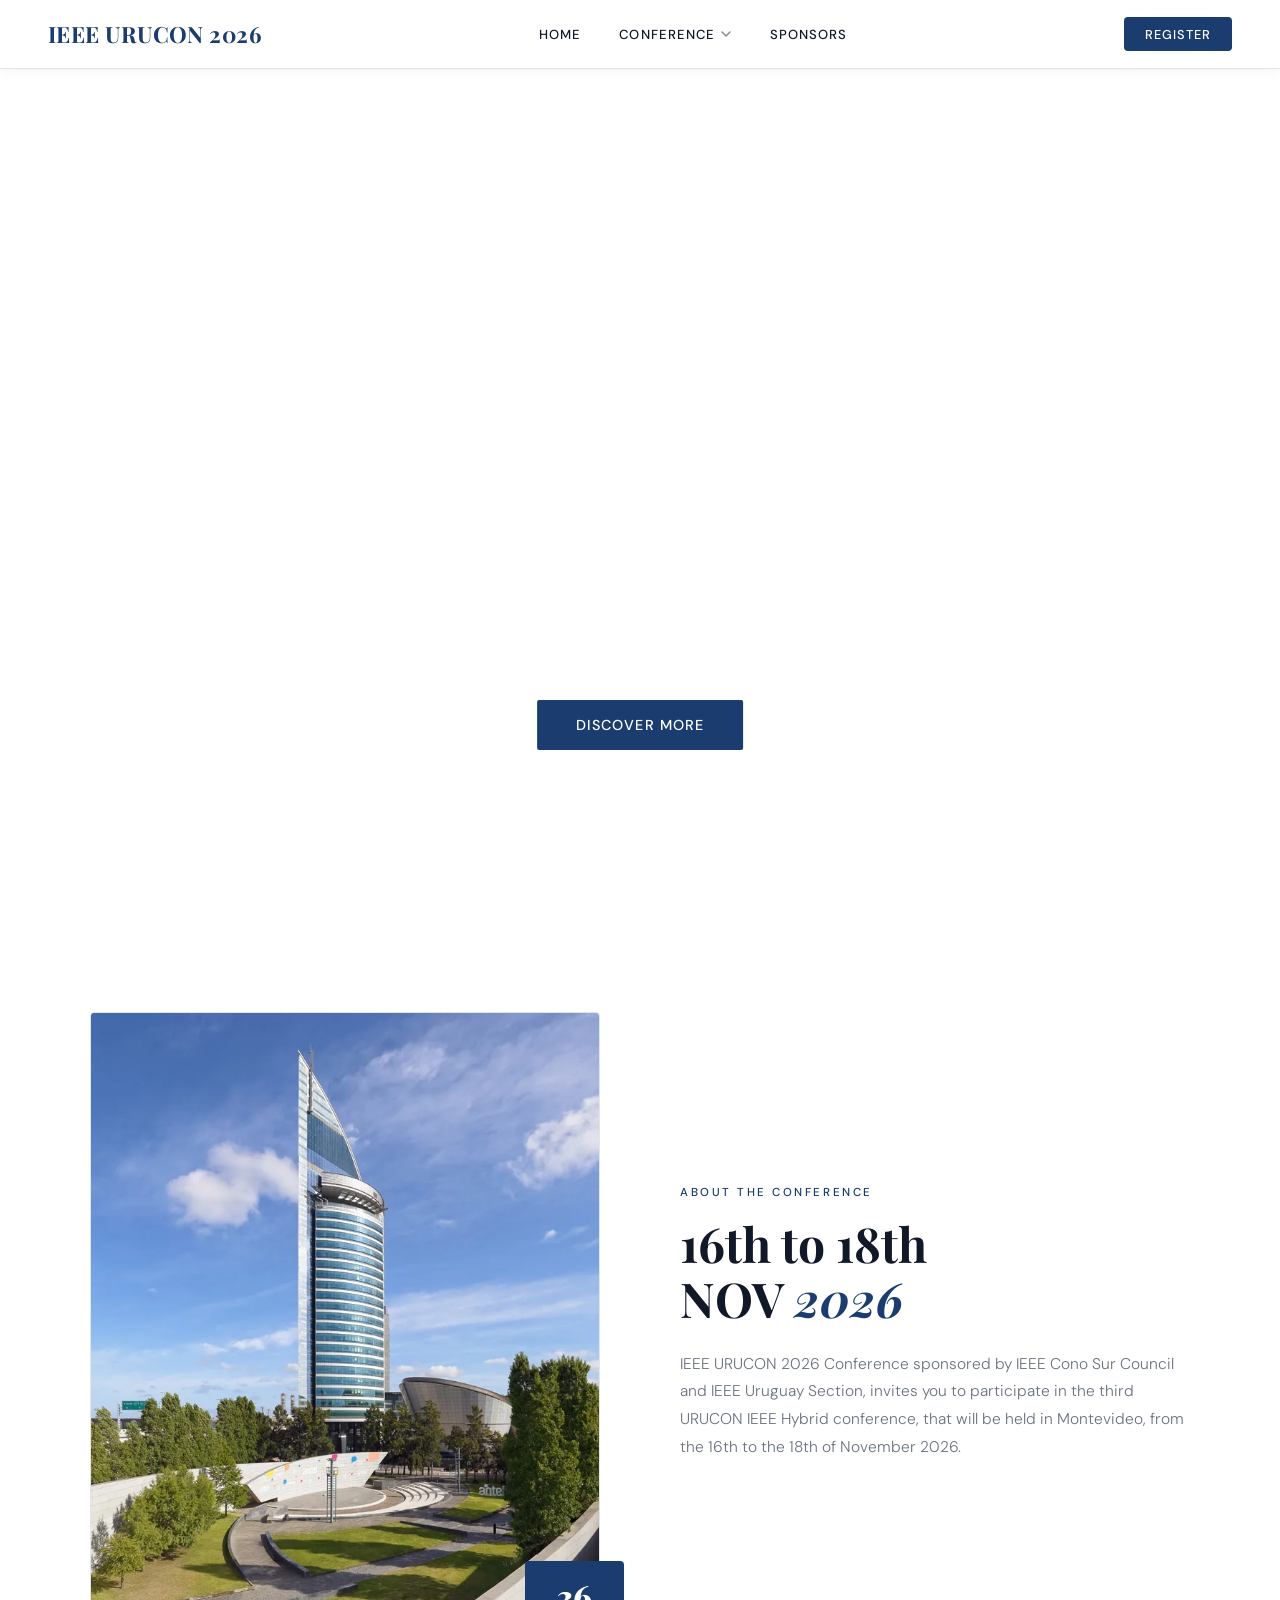
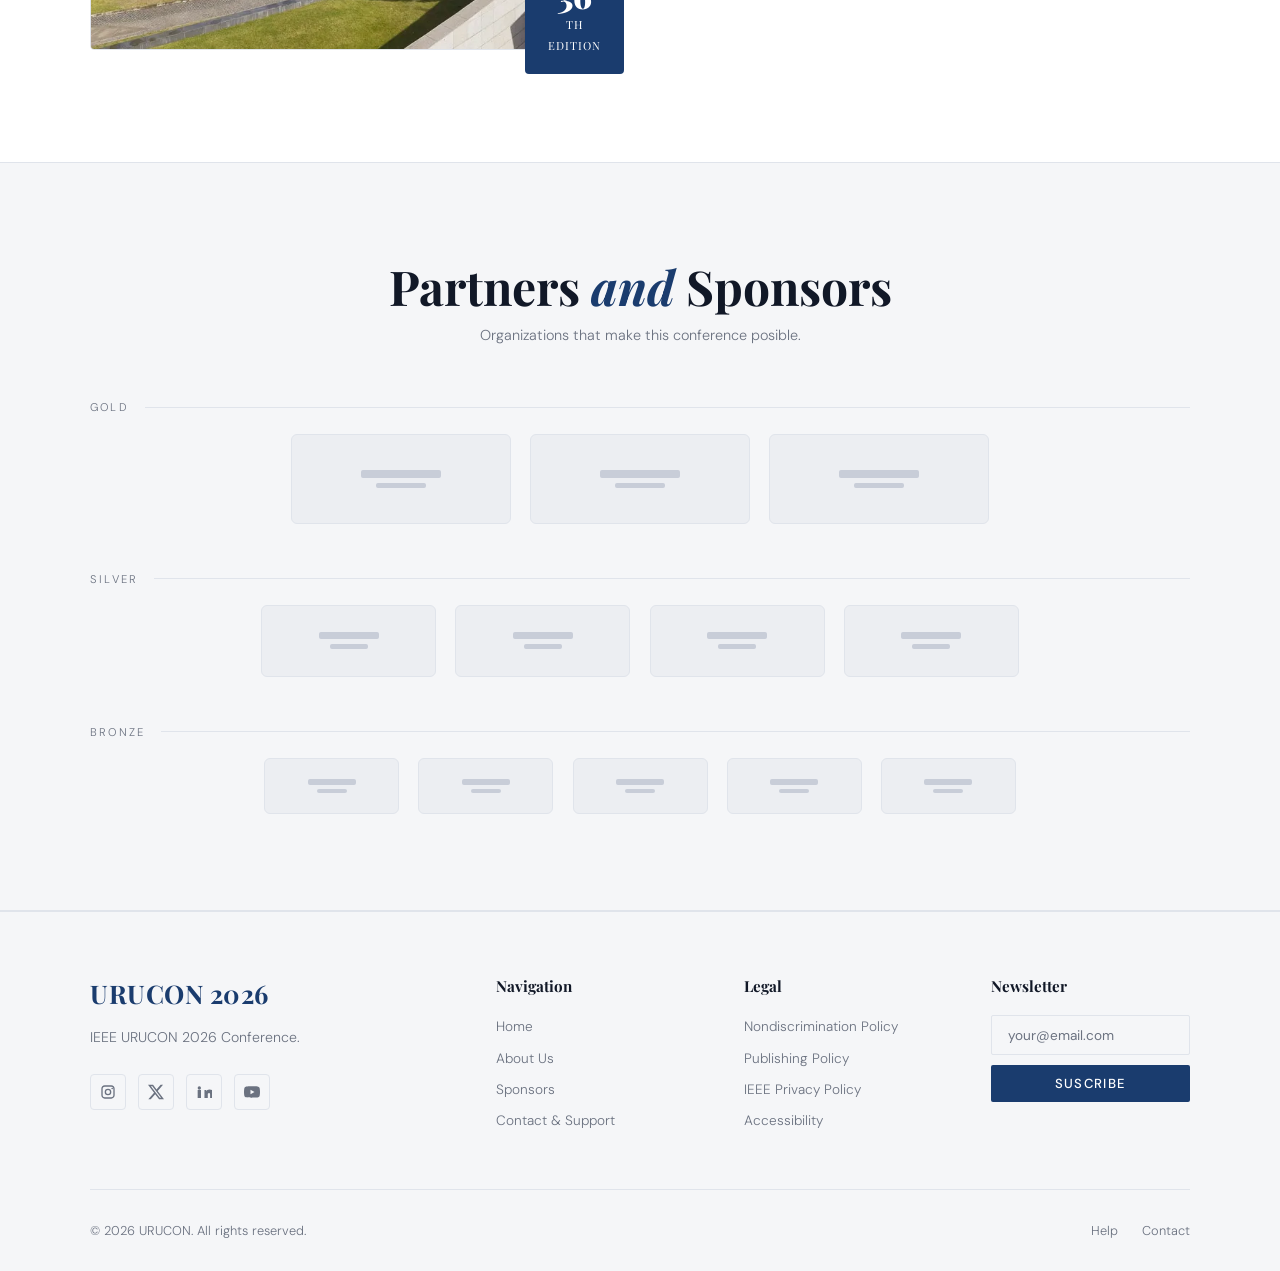
==== index.html @ 631cebc6 "Add favicon to multiple HTML pages and configure CORS for S3 bucket Co-authored-by: Copilot <copilot" ====
<!DOCTYPE html>

<html lang="es">

<head>
	<meta charset="UTF-8" />
	<meta name="viewport" content="width=device-width, initial-scale=1.0" />
	<title>URUCON 2026</title>
	<!-- Fuentes -->
	<link
		href="https://fonts.googleapis.com/css2?family=Playfair+Display:wght@400;700;900&family=DM+Sans:wght@300;400;500&display=swap"
		rel="stylesheet" />
	<!-- Estilos -->
	<link rel="stylesheet" href="css/styles.css" />
	<link rel="icon" type="image/svg+xml" href="img/favicon.svg" />
</head>

<body>
	<div id="site-header"></div>

	<!-- ── BANNER ── -->
	<section id="inicio">
		<div class="banner-bg"></div>

		<div class="banner-bottom">
			<a href="#about" class="btn-primary">Discover More</a>
		</div>
	</section>

	<!-- ── ABOUT ── -->
	<section id="about">
		<div class="about-inner">
			<div class="about-visual reveal">
				<div class="about-img-box">
					<img src="img/2401-telecommunications-tower-antel-tower-antel-amphitheatre-park-3019.jpg.webp"
						alt="Antel Tower and amphitheatre in Montevideo"
						class="about-img" />
				</div>
				<div class="about-badge">
					<span class="num">36</span>
					<span class="label">th<br>Edition</span>
				</div>
			</div>

			<div class="about-text reveal">
				<span class="section-tag">About the Conference</span>
				<h2 class="section-title">16th to 18th<br>NOV <em>2026</em></h2>
				<p>
					IEEE URUCON 2026 Conference sponsored by IEEE Cono Sur Council and IEEE Uruguay Section, invites you
					to
					participate in the third URUCON IEEE Hybrid conference, that will be held in Montevideo, from the
					16th to the
					18th of November 2026.
				</p>
				<!--<div class="about-stats">
          <div class="stat-item">
            <div class="stat-num">250+</div>
            <div class="stat-label">Proyectos</div>
          </div>
          <div class="stat-item">
            <div class="stat-num">48</div>
            <div class="stat-label">Clientes</div>
          </div>
          <div class="stat-item">
            <div class="stat-num">12</div>
            <div class="stat-label">Países</div>
          </div>
        </div>-->
			</div>
		</div>
	</section>

	<!-- ── SPONSORS ── -->
	<section id="sponsors">
		<div class="sponsors-inner">
			<div class="sponsors-header reveal">
				<h2 class="section-title" style="margin-bottom:0">Partners <em>and</em> Sponsors</h2>
				<p class="sponsors-subtitle">Organizations that make this conference posible.</p>
			</div>

			<div class="sponsors-tiers">
				<div class="tier-gold reveal">
					<div class="sponsor-tier-label">Gold</div>
					<div class="sponsors-row">
						<div class="sponsor-card">
							<div class="sponsor-placeholder">
								<div class="sp-bar"></div>
								<div class="sp-bar"></div>
							</div>
						</div>
						<div class="sponsor-card">
							<div class="sponsor-placeholder">
								<div class="sp-bar"></div>
								<div class="sp-bar"></div>
							</div>
						</div>
						<div class="sponsor-card">
							<div class="sponsor-placeholder">
								<div class="sp-bar"></div>
								<div class="sp-bar"></div>
							</div>
						</div>
					</div>
				</div>

				<div class="tier-silver reveal">
					<div class="sponsor-tier-label">Silver</div>
					<div class="sponsors-row">
						<div class="sponsor-card">
							<div class="sponsor-placeholder">
								<div class="sp-bar"></div>
								<div class="sp-bar"></div>
							</div>
						</div>
						<div class="sponsor-card">
							<div class="sponsor-placeholder">
								<div class="sp-bar"></div>
								<div class="sp-bar"></div>
							</div>
						</div>
						<div class="sponsor-card">
							<div class="sponsor-placeholder">
								<div class="sp-bar"></div>
								<div class="sp-bar"></div>
							</div>
						</div>
						<div class="sponsor-card">
							<div class="sponsor-placeholder">
								<div class="sp-bar"></div>
								<div class="sp-bar"></div>
							</div>
						</div>
					</div>
				</div>

				<div class="tier-bronze reveal">
					<div class="sponsor-tier-label">Bronze</div>
					<div class="sponsors-row">
						<div class="sponsor-card">
							<div class="sponsor-placeholder">
								<div class="sp-bar"></div>
								<div class="sp-bar"></div>
							</div>
						</div>
						<div class="sponsor-card">
							<div class="sponsor-placeholder">
								<div class="sp-bar"></div>
								<div class="sp-bar"></div>
							</div>
						</div>
						<div class="sponsor-card">
							<div class="sponsor-placeholder">
								<div class="sp-bar"></div>
								<div class="sp-bar"></div>
							</div>
						</div>
						<div class="sponsor-card">
							<div class="sponsor-placeholder">
								<div class="sp-bar"></div>
								<div class="sp-bar"></div>
							</div>
						</div>
						<div class="sponsor-card">
							<div class="sponsor-placeholder">
								<div class="sp-bar"></div>
								<div class="sp-bar"></div>
							</div>
						</div>
					</div>
				</div>
			</div>
		</div>
	</section>

	<div id="site-footer"></div>

	<!-- Script -->
	<script src="js/layout.js"></script>
	<script src="js/main.js"></script>
</body>

</html>
---- css/styles.css ----
/* ══════════════════════════════════════════
   CONFERENCIA — styles.css
   ══════════════════════════════════════════ */

/* ── RESET & VARIABLES ── */
*, *::before, *::after { margin: 0; padding: 0; box-sizing: border-box; }

:root {
  --bg: #ffffff;
  --surface: #f5f6f8;
  --surface2: #eceef2;
  --accent: #1a3c6e;
  --accent2: #2a5298;
  --accent-light: #e8eef8;
  --text: #111827;
  --muted: #6b7280;
  --border: #e0e4eb;
  --white: #ffffff;
}

html { scroll-behavior: smooth; }

body {
  background: var(--bg);
  color: var(--text);
  font-family: 'DM Sans', sans-serif;
  font-weight: 300;
  overflow-x: hidden;
}

/* ── NAV ── */
nav {
  position: fixed;
  top: 0; left: 0; right: 0;
  z-index: 1000;

  background: white;
  border-bottom: 1px solid var(--border);
  box-shadow: 0 1px 12px rgba(0,0,0,0.06);

  transition: all 0.3s ease;
}

nav.scrolled {
  background: rgba(255, 255, 255, 0.2);
  backdrop-filter: blur(18px);
  -webkit-backdrop-filter: blur(18px);

  border-bottom: 1px solid rgba(255,255,255,0.3);
  box-shadow: 0 6px 25px rgba(0,0,0,0.08);
}

.nav-inner {
  display: flex;
  align-items: center;
  justify-content: space-between;
  padding: 0 3rem;
  height: 68px;
  transition: height 0.3s ease;
}

nav.scrolled .nav-inner { height: 56px; }

.nav-logo {
  font-family: 'Playfair Display', serif;
  font-size: 1.4rem;
  font-weight: 700;
  color: var(--accent);
  letter-spacing: 0.02em;
  text-decoration: none;
  white-space: nowrap;
  flex-shrink: 0;
}

/* ── DESKTOP MENU ── */
.nav-menu {
  display: flex;
  list-style: none;
  align-items: center;
  gap: 0;
  margin: 0 1.5rem;
}

.nav-item {
  position: relative;
}

.nav-item > .nav-link {
  display: flex;
  align-items: center;
  gap: 0.3rem;

  color: var(--text);
  text-decoration: none;
  font-size: 0.82rem;
  letter-spacing: 0.08em;
  text-transform: uppercase;
  font-weight: 500;

  padding: 0 1.2rem;
  height: 68px;

  border-radius: 8px;

  transition: 
    color 0.25s ease,
    background 0.25s ease,
    transform 0.2s ease;

  white-space: nowrap;
  cursor: pointer;
  border: none;
  background: transparent;
  font-family: 'DM Sans', sans-serif;
}

nav.scrolled .nav-item > .nav-link { height: 56px; }

.nav-item > .nav-link:hover {
  color: var(--accent);
  background: rgba(0, 0, 0, 0.04);
  transform: translateY(-1px);
}

nav.scrolled .nav-item > .nav-link:hover {
  background: rgba(255, 255, 255, 0.25);
}

.nav-item > .nav-link:active {
  transform: scale(0.96);
}

.nav-item > .nav-link .chevron {
  width: 12px; height: 12px;
  transition: transform 0.25s;
  opacity: 0.5;
  flex-shrink: 0;
}

.nav-item:hover > .nav-link .chevron,
.nav-item.open > .nav-link .chevron { transform: rotate(180deg); opacity: 1; }

/* Active indicator bar */
.nav-item > .nav-link::after {
  content: '';
  position: absolute;
  bottom: 0; left: 1rem; right: 1rem;
  height: 2px;
  background: var(--accent);
  transform: scaleX(0);
  transition: transform 0.25s;
}

.nav-item:hover > .nav-link::after { transform: scaleX(1); }

/* ── MEGA DROPDOWN ── */
.mega-drop {
  position: absolute;
  top: 100%;
  left: 50%;
  transform: translateX(-50%) translateY(8px);
  background: #fff;
  border: 1px solid var(--border);
  border-radius: 8px;
  box-shadow: 0 12px 40px rgba(0,0,0,0.10), 0 2px 8px rgba(0,0,0,0.05);
  padding: 1.6rem;
  display: grid;
  gap: 0;
  opacity: 0;
  pointer-events: none;
  transition: opacity 0.2s ease, transform 0.2s ease;
  min-width: 480px;
}

.mega-drop.cols-2 { grid-template-columns: 1fr 1fr; }
.mega-drop.cols-3 { grid-template-columns: 1fr 1fr 1fr; min-width: 640px; }
.mega-drop.cols-4 { grid-template-columns: 1fr 1fr 1fr 1fr; min-width: 780px; }

.nav-item:hover .mega-drop,
.nav-item.open .mega-drop {
  opacity: 1;
  pointer-events: all;
  transform: translateX(-50%) translateY(0);
}

/* Bridge gap so hover doesn't break */
.mega-drop::before {
  content: '';
  position: absolute;
  top: -10px; left: 0; right: 0;
  height: 10px;
}

.drop-col { padding: 0.3rem 0.8rem; }

.drop-col-title {
  font-size: 0.68rem;
  font-weight: 600;
  letter-spacing: 0.14em;
  text-transform: uppercase;
  color: var(--accent);
  padding: 0 0.4rem 0.6rem;
  margin-bottom: 0.3rem;
  border-bottom: 1px solid var(--border);
}

.drop-col + .drop-col { border-left: 1px solid var(--border); }

.drop-link {
  display: flex;
  align-items: center;
  gap: 0.6rem;
  padding: 0.5rem 0.5rem;
  border-radius: 5px;
  text-decoration: none;
  color: var(--text);
  font-size: 0.85rem;
  transition: background 0.15s, color 0.15s;
  white-space: nowrap;
}

.drop-link:hover { background: var(--accent-light); color: var(--accent); }

/* Simple dropdown (no columns) */
.simple-drop {
  position: absolute;
  top: 100%;
  left: 0;
  background: #fff;
  border: 1px solid var(--border);
  border-radius: 8px;
  box-shadow: 0 12px 40px rgba(0,0,0,0.10);
  padding: 0.6rem;
  min-width: 200px;
  opacity: 0;
  pointer-events: none;
  transform: translateY(8px);
  transition: opacity 0.2s ease, transform 0.2s ease;
}

.nav-item:hover .simple-drop,
.nav-item.open .simple-drop {
  opacity: 1;
  pointer-events: all;
  transform: translateY(0);
}

.simple-drop::before {
  content: '';
  position: absolute;
  top: -10px; left: 0; right: 0;
  height: 10px;
}

.simple-drop .drop-link { white-space: nowrap; }

/* ── NAV CTA ── */
.nav-cta {
  background: var(--accent);
  color: #ffffff;
  border: none;
  padding: 0.55rem 1.3rem;
  border-radius: 4px;
  font-family: 'DM Sans', sans-serif;
  font-size: 0.8rem;
  font-weight: 500;
  letter-spacing: 0.08em;
  text-transform: uppercase;
  cursor: pointer;
  transition: background 0.25s, transform 0.2s;
  white-space: nowrap;
  flex-shrink: 0;
}

.nav-cta:hover { background: var(--accent2); transform: translateY(-1px); }

/* ── HAMBURGER ── */
.hamburger {
  display: none;
  flex-direction: column;
  gap: 5px;
  cursor: pointer;
  padding: 6px;
  border: none;
  background: none;
}

.hamburger span {
  display: block; width: 24px; height: 2px;
  background: var(--text); border-radius: 2px;
  transition: all 0.3s;
}

.hamburger.active span:nth-child(1) { transform: translateY(7px) rotate(45deg); }
.hamburger.active span:nth-child(2) { opacity: 0; transform: scaleX(0); }
.hamburger.active span:nth-child(3) { transform: translateY(-7px) rotate(-45deg); }

/* ── MOBILE DRAWER ── */
.mobile-drawer {
  display: none;
  position: fixed;
  top: 0; left: 0; right: 0; bottom: 0;
  background: #fff;
  z-index: 999;
  overflow-y: auto;
  padding: 5rem 1.5rem 2rem;
  transform: translateX(100%);
  transition: transform 0.35s cubic-bezier(0.4,0,0.2,1);
}

.mobile-drawer.open { transform: translateX(0); }

.mobile-section { margin-bottom: 0.5rem; }

.mobile-section-title {
  font-size: 0.7rem;
  font-weight: 600;
  letter-spacing: 0.16em;
  text-transform: uppercase;
  color: var(--accent);
  padding: 1rem 0.5rem 0.5rem;
  border-top: 1px solid var(--border);
}

.mobile-section:first-child .mobile-section-title { border-top: none; }

.mobile-link {
  display: flex;
  align-items: center;
  gap: 0.75rem;
  padding: 0.7rem 0.5rem;
  text-decoration: none;
  color: var(--text);
  font-size: 0.95rem;
  border-radius: 6px;
  transition: background 0.15s, color 0.15s;
}

.mobile-link:hover { background: var(--accent-light); color: var(--accent); }

.mobile-cta {
  display: block;
  margin-top: 1.5rem;
  background: var(--accent);
  color: #fff;
  text-align: center;
  padding: 0.9rem;
  border-radius: 6px;
  text-decoration: none;
  font-size: 0.88rem;
  font-weight: 500;
  letter-spacing: 0.08em;
  text-transform: uppercase;
}

/* ── BANNER ── */
#inicio {
  min-height: 100vh;
  display: flex;
  align-items: flex-start;
  justify-content: center;
  position: relative;
  overflow: hidden;
  padding: 6rem 6rem 4rem;
}

.banner-bg {
  position: absolute;
  inset: 0;
  background-image: url('../img/banner.jpg');
  background-size: contain;
  background-position: center 30%;
  background-repeat: no-repeat;
  margin: 0 6rem;
}

.banner-overlay{
  position:absolute;
  inset:0;
  background:linear-gradient(
    to bottom,
    rgba(255,255,255,0.85),
    rgba(255,255,255,0.65),
    rgba(255,255,255,0.85)
  );
  pointer-events:none;
}

.banner-content {
  position: relative;
  z-index: 2;
  max-width: 860px;
  text-align: center;
  animation: fadeUp 1s ease both;
}

.banner-tag {
  display: inline-block;
  background: rgba(255,255,255,0.15);
  border: 1px solid rgba(255,255,255,0.35);
  color: #ffffff;
  font-size: 0.75rem;
  letter-spacing: 0.2em;
  text-transform: uppercase;
  padding: 0.4rem 1.2rem;
  border-radius: 100px;
  margin-bottom: 2rem;
  animation: fadeUp 1s 0.1s ease both;
}

.banner-title {
  font-family: 'Playfair Display', serif;
  font-size: clamp(3rem, 7vw, 6rem);
  font-weight: 900;
  line-height: 1.05;
  margin-bottom: 1.5rem;
  color: #ffffff;
  animation: fadeUp 1s 0.2s ease both;
}

.banner-title em {
  font-style: italic;
  color: #a8c4f0;
}

.banner-sub {
  font-size: 1.1rem;
  color: rgba(255,255,255,0.75);
  max-width: 520px;
  margin: 0 auto 2.5rem;
  line-height: 1.7;
  animation: fadeUp 1s 0.3s ease both;
}

.banner-actions {
  position: absolute;
  top: 80%;
  left: 50%;
  transform: translate(-50%, -50%);
}

.banner-bottom{
  position: absolute;
  bottom: 150px;
  left: 50%;
  transform: translateX(-50%);
}
.btn-primary {
  background: var(--accent);
  color: #ffffff;
  border: none;
  padding: 1rem 2.4rem;
  border-radius: 2px;
  font-family: 'DM Sans', sans-serif;
  font-size: 0.9rem;
  font-weight: 500;
  letter-spacing: 0.08em;
  text-transform: uppercase;
  cursor: pointer;
  transition: all 0.25s;
  text-decoration: none;
  display: inline-block;
}

.btn-primary:hover { background: var(--accent2); transform: translateY(-2px); }

.btn-outline {
  background: transparent;
  color: #ffffff;
  border: 1px solid rgba(255,255,255,0.5);
  padding: 0.9rem 2.2rem;
  border-radius: 2px;
  font-family: 'DM Sans', sans-serif;
  font-size: 0.9rem;
  font-weight: 400;
  letter-spacing: 0.08em;
  text-transform: uppercase;
  cursor: pointer;
  transition: all 0.25s;
  text-decoration: none;
  display: inline-block;
}

.btn-outline:hover { border-color: #ffffff; color: #ffffff; background: rgba(255,255,255,0.1); transform: translateY(-2px); }

.banner-scroll {
  position: absolute;
  bottom: 2.5rem; left: 50%;
  transform: translateX(-50%);
  display: flex;
  flex-direction: column;
  align-items: center;
  gap: 0.5rem;
  color: rgba(255,255,255,0.6);
  font-size: 0.72rem;
  letter-spacing: 0.15em;
  text-transform: uppercase;
  animation: fadeUp 1s 0.8s ease both;
}

.scroll-line {
  width: 1px; height: 40px;
  background: linear-gradient(rgba(255,255,255,0.6), transparent);
  animation: scrollDown 1.5s ease infinite;
}

/* ── ABOUT ── */
#about {
  padding: 7rem 4rem;
  position: relative;
}

.about-inner {
  max-width: 1100px;
  margin: 0 auto;
  display: grid;
  grid-template-columns: 1fr 1fr;
  gap: 5rem;
  align-items: center;
}

.about-visual { position: relative; }

.about-img-box {
  background: var(--surface);
  border: 1px solid var(--border);
  border-radius: 4px;
  aspect-ratio: 4/5;
  display: flex;
  align-items: center;
  justify-content: center;
  overflow: hidden;
  position: relative;
}

.about-img {
  width: 100%;
  height: 100%;
  display: block;
  object-fit: cover;
}

.about-img-placeholder {
  width: 100%; height: 100%;
  background: linear-gradient(135deg, var(--surface2) 0%, #dde2ea 50%, var(--surface) 100%);
  display: flex;
  align-items: center;
  justify-content: center;
}

.about-img-placeholder svg { opacity: 0.3; width: 80px; }

.about-badge {
  position: absolute;
  bottom: -1.5rem; right: -1.5rem;
  background: var(--accent);
  color: #ffffff;
  padding: 1.2rem 1.4rem;
  border-radius: 4px;
  text-align: center;
  font-family: 'Playfair Display', serif;
}

.about-badge .num {
  display: block;
  font-size: 2rem;
  font-weight: 900;
  line-height: 1;
}

.about-badge .label {
  font-size: 0.7rem;
  font-weight: 400;
  letter-spacing: 0.1em;
  text-transform: uppercase;
}

.section-tag {
  display: inline-block;
  color: var(--accent);
  font-size: 0.72rem;
  letter-spacing: 0.22em;
  text-transform: uppercase;
  margin-bottom: 1rem;
  font-weight: 500;
}

.section-title {
  font-family: 'Playfair Display', serif;
  font-size: clamp(2rem, 4vw, 3rem);
  font-weight: 700;
  line-height: 1.15;
  margin-bottom: 1.5rem;
}

.section-title em { font-style: italic; color: var(--accent); }

.about-text p {
  color: var(--muted);
  line-height: 1.8;
  margin-bottom: 1.2rem;
  font-size: 0.97rem;
}

.about-stats {
  display: flex;
  gap: 2.5rem;
  margin-top: 2rem;
  padding-top: 2rem;
  border-top: 1px solid var(--border);
}

.stat-item .stat-num {
  font-family: 'Playfair Display', serif;
  font-size: 2rem;
  font-weight: 700;
  color: var(--accent);
}

.stat-item .stat-label {
  font-size: 0.78rem;
  color: var(--muted);
  letter-spacing: 0.08em;
  text-transform: uppercase;
  margin-top: 0.2rem;
}

/* ── SPONSORS ── */
#sponsors {
  padding: 6rem 4rem;
  background: var(--surface);
  border-top: 1px solid var(--border);
  border-bottom: 1px solid var(--border);
}

.sponsors-inner {
  max-width: 1100px;
  margin: 0 auto;
}

.sponsors-header {
  text-align: center;
  margin-bottom: 3.5rem;
}

.sponsors-subtitle {
  color: var(--muted);
  font-size: 0.9rem;
  margin-top: 0.8rem;
}

.sponsors-tiers { display: flex; flex-direction: column; gap: 3rem; }

.sponsor-tier-label {
  font-size: 0.7rem;
  letter-spacing: 0.2em;
  text-transform: uppercase;
  color: var(--muted);
  margin-bottom: 1.2rem;
  display: flex;
  align-items: center;
  gap: 1rem;
}

.sponsor-tier-label::after {
  content: '';
  flex: 1;
  height: 1px;
  background: var(--border);
}

.sponsors-row {
  display: flex;
  align-items: center;
  justify-content: center;
  flex-wrap: wrap;
  gap: 1.2rem;
}

.sponsor-card {
  background: var(--surface2);
  border: 1px solid var(--border);
  border-radius: 6px;
  display: flex;
  align-items: center;
  justify-content: center;
  transition: border-color 0.25s, transform 0.25s;
  cursor: pointer;
}

.sponsor-card:hover {
  border-color: var(--accent);
  transform: translateY(-3px);
}

.tier-gold .sponsor-card   { width: 220px; height: 90px; }
.tier-silver .sponsor-card { width: 175px; height: 72px; }
.tier-bronze .sponsor-card { width: 135px; height: 56px; }

.sponsor-placeholder {
  display: flex;
  flex-direction: column;
  align-items: center;
  gap: 0.3rem;
}

.sp-bar { background: #c8cdd8; border-radius: 2px; }

.tier-gold .sp-bar:first-child   { width: 80px; height: 8px; }
.tier-gold .sp-bar:last-child    { width: 50px; height: 5px; }
.tier-silver .sp-bar:first-child { width: 60px; height: 7px; }
.tier-silver .sp-bar:last-child  { width: 38px; height: 5px; }
.tier-bronze .sp-bar:first-child { width: 48px; height: 6px; }
.tier-bronze .sp-bar:last-child  { width: 30px; height: 4px; }

/* ── FOOTER ── */
footer {
  background: var(--surface);
  padding: 4rem 4rem 2rem;
  border-top: 1px solid var(--border);
}

.footer-inner { max-width: 1100px; margin: 0 auto; }

.footer-top {
  display: grid;
  grid-template-columns: 1.8fr 1fr 1fr 1fr;
  gap: 3rem;
  padding-bottom: 3rem;
  border-bottom: 1px solid var(--border);
}

.footer-brand .nav-logo {
  display: inline-block;
  margin-bottom: 1rem;
  font-size: 1.6rem;
}

.footer-brand p {
  color: var(--muted);
  font-size: 0.88rem;
  line-height: 1.7;
  max-width: 260px;
}

.footer-socials {
  display: flex;
  gap: 0.75rem;
  margin-top: 1.5rem;
}

.social-btn {
  width: 36px; height: 36px;
  border: 1px solid var(--border);
  border-radius: 4px;
  display: flex;
  align-items: center;
  justify-content: center;
  cursor: pointer;
  color: var(--muted);
  font-size: 0.85rem;
  transition: all 0.25s;
  text-decoration: none;
}

.social-btn:hover { border-color: var(--accent); color: var(--accent); }

.social-btn svg {
  width: 16px;
  height: 16px;
  fill: currentColor;
  display: block;
}

.footer-col h4 {
  font-family: 'Playfair Display', serif;
  font-size: 0.95rem;
  font-weight: 700;
  margin-bottom: 1.2rem;
  color: var(--text);
}

.footer-col ul { list-style: none; }
.footer-col ul li { margin-bottom: 0.65rem; }
.footer-col ul a {
  color: var(--muted);
  text-decoration: none;
  font-size: 0.85rem;
  transition: color 0.2s;
}
.footer-col ul a:hover { color: var(--accent); }

.footer-newsletter input {
  width: 100%;
  background: var(--surface);
  border: 1px solid var(--border);
  color: var(--text);
  padding: 0.65rem 1rem;
  border-radius: 2px;
  font-family: 'DM Sans', sans-serif;
  font-size: 0.85rem;
  outline: none;
  transition: border-color 0.25s;
  margin-bottom: 0.6rem;
}

.footer-newsletter input::placeholder { color: var(--muted); }
.footer-newsletter input:focus { border-color: var(--accent); }

.footer-newsletter button {
  width: 100%;
  background: var(--accent);
  color: #ffffff;
  border: none;
  padding: 0.65rem 1rem;
  border-radius: 2px;
  font-family: 'DM Sans', sans-serif;
  font-size: 0.82rem;
  font-weight: 500;
  letter-spacing: 0.1em;
  text-transform: uppercase;
  cursor: pointer;
  transition: background 0.25s;
}

.footer-newsletter button:hover { background: var(--accent2); }

.footer-bottom {
  display: flex;
  justify-content: space-between;
  align-items: center;
  padding-top: 2rem;
  flex-wrap: wrap;
  gap: 1rem;
}

.footer-bottom p { color: var(--muted); font-size: 0.8rem; }

.footer-bottom-links { display: flex; gap: 1.5rem; }

.footer-bottom-links a {
  color: var(--muted);
  text-decoration: none;
  font-size: 0.8rem;
  transition: color 0.2s;
}

.footer-bottom-links a:hover { color: var(--accent); }

/* ── ANIMATIONS ── */
@keyframes fadeUp {
  from { opacity: 0; transform: translateY(24px); }
  to   { opacity: 1; transform: translateY(0); }
}

@keyframes scrollDown {
  0%   { opacity: 1; transform: scaleY(1) translateY(0); }
  100% { opacity: 0; transform: scaleY(0.5) translateY(12px); }
}

.reveal {
  opacity: 0;
  transform: translateY(30px);
  transition: opacity 0.7s ease, transform 0.7s ease;
}

.reveal.visible {
  opacity: 1;
  transform: translateY(0);
}

/* ── RESPONSIVE ── */
@media (max-width: 1024px) {
  .nav-inner { padding: 0 1.5rem; }
  .nav-menu, .nav-cta { display: none; }
  .hamburger { display: flex; }
  .mobile-drawer { display: block; }
}

@media (max-width: 900px) {
  #inicio { min-height: 70vh; padding: 7rem 0rem 4rem; }
   .banner-bg{
    margin: 0;
  }
  #about { padding: 5rem 1.5rem; }
  .about-inner { grid-template-columns: 1fr; gap: 3rem; }
  .about-badge { bottom: -1rem; right: -0.5rem; }
  #sponsors { padding: 5rem 1.5rem; }
  .footer-top { grid-template-columns: 1fr 1fr; gap: 2rem; }
  footer { padding: 3rem 1.5rem 2rem; }
}

@media (max-width: 560px) {
  .footer-top { grid-template-columns: 1fr; }
  .about-stats { gap: 1.5rem; flex-wrap: wrap; }
}
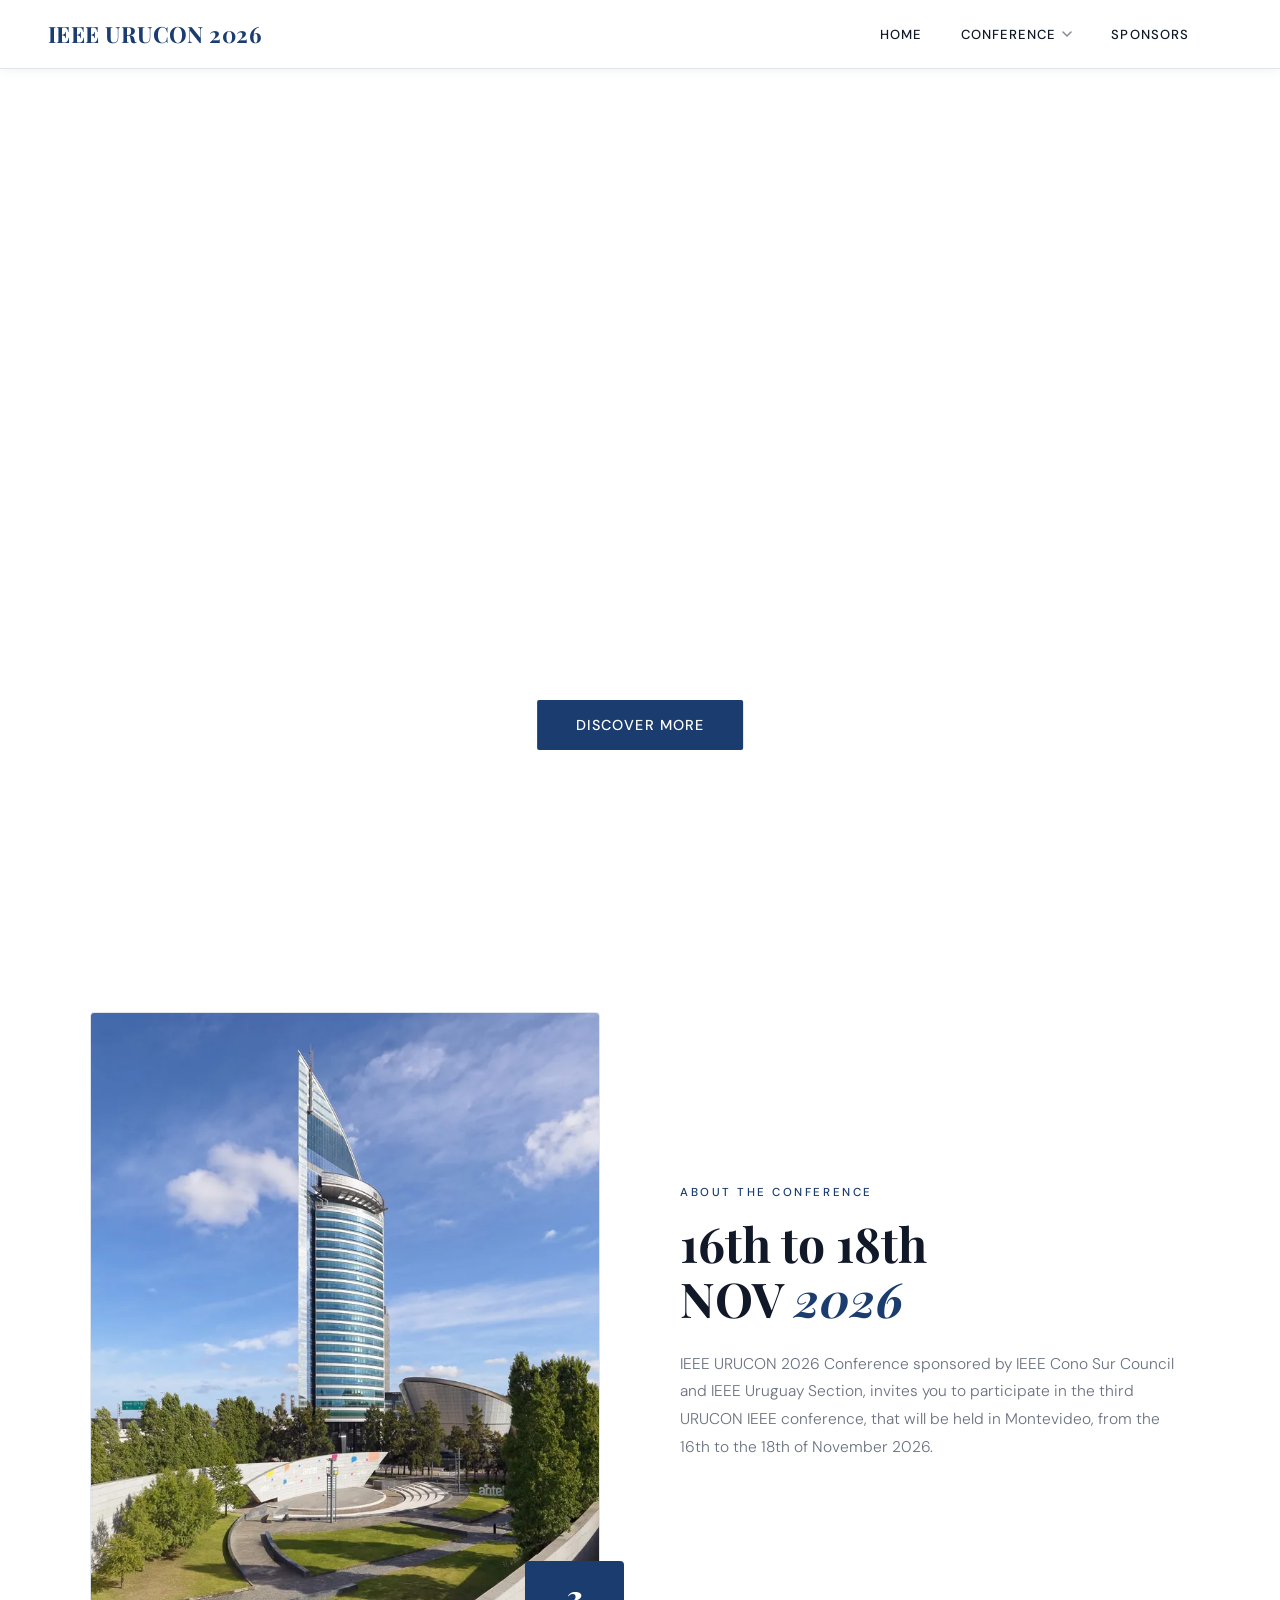
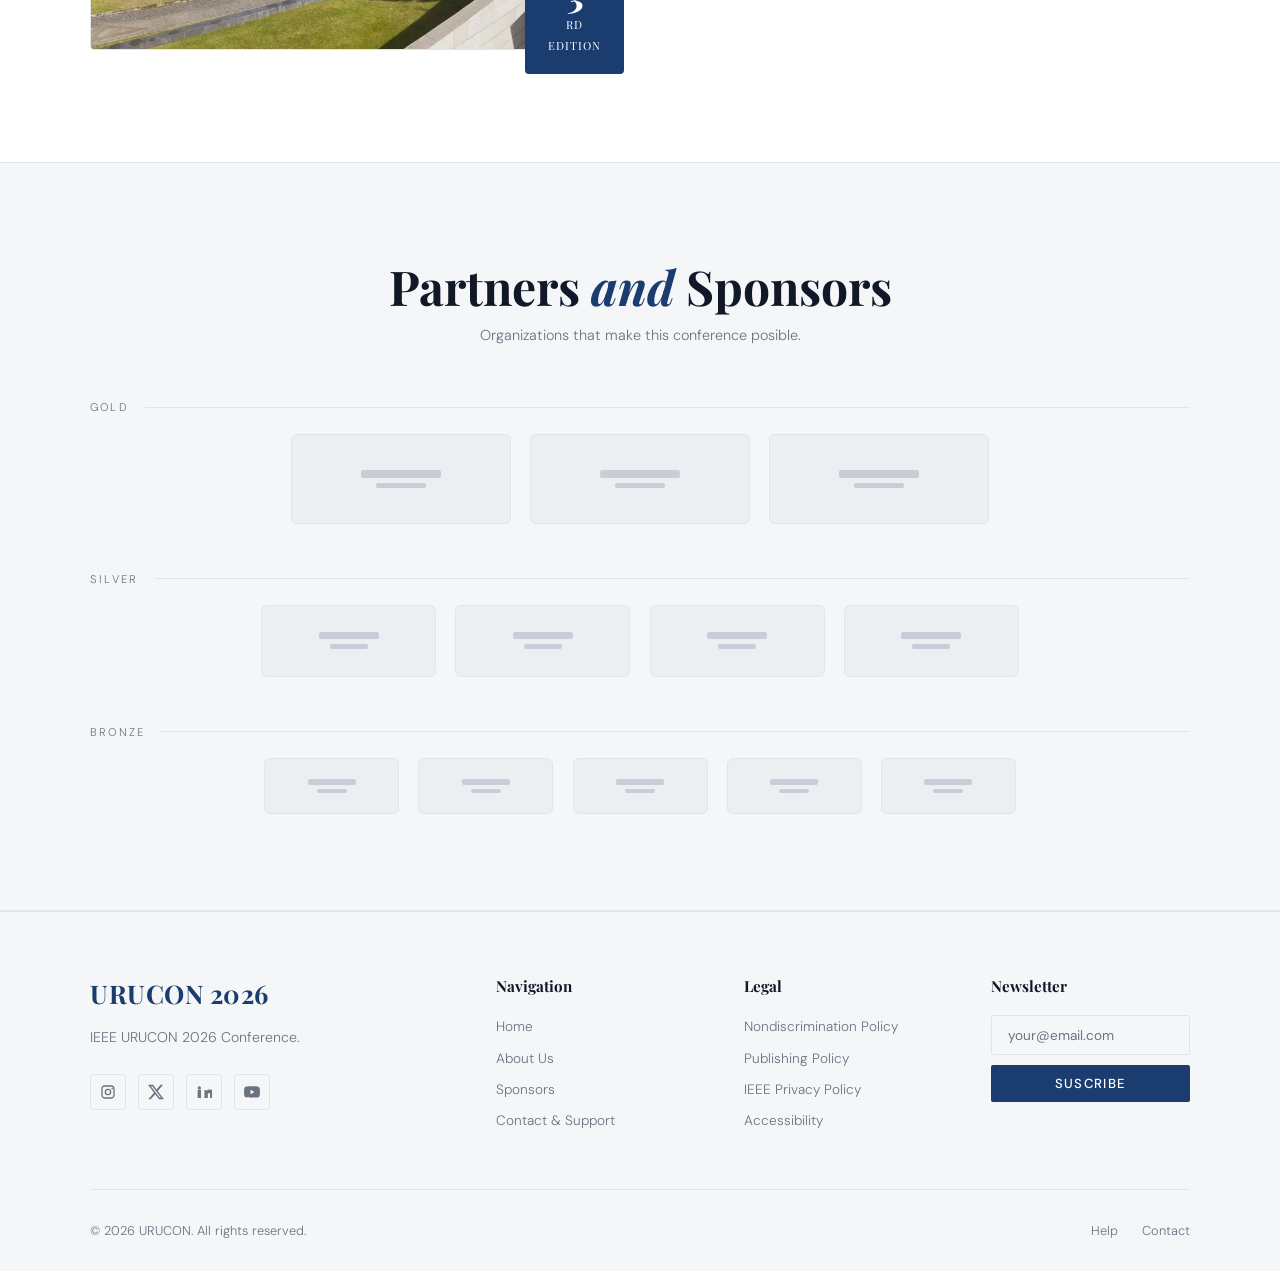
==== commit e61cf9a4: "Update Call for Papers section and correct edition number in About section Co-authored-by: Copilot <" ====
--- a/index.html
+++ b/index.html
@@ -37,8 +37,8 @@
 						class="about-img" />
 				</div>
 				<div class="about-badge">
-					<span class="num">36</span>
-					<span class="label">th<br>Edition</span>
+					<span class="num">3</span>
+					<span class="label">rd<br>Edition</span>
 				</div>
 			</div>
 
@@ -48,7 +48,7 @@
 				<p>
 					IEEE URUCON 2026 Conference sponsored by IEEE Cono Sur Council and IEEE Uruguay Section, invites you
 					to
-					participate in the third URUCON IEEE Hybrid conference, that will be held in Montevideo, from the
+					participate in the third URUCON IEEE conference, that will be held in Montevideo, from the
 					16th to the
 					18th of November 2026.
 				</p>
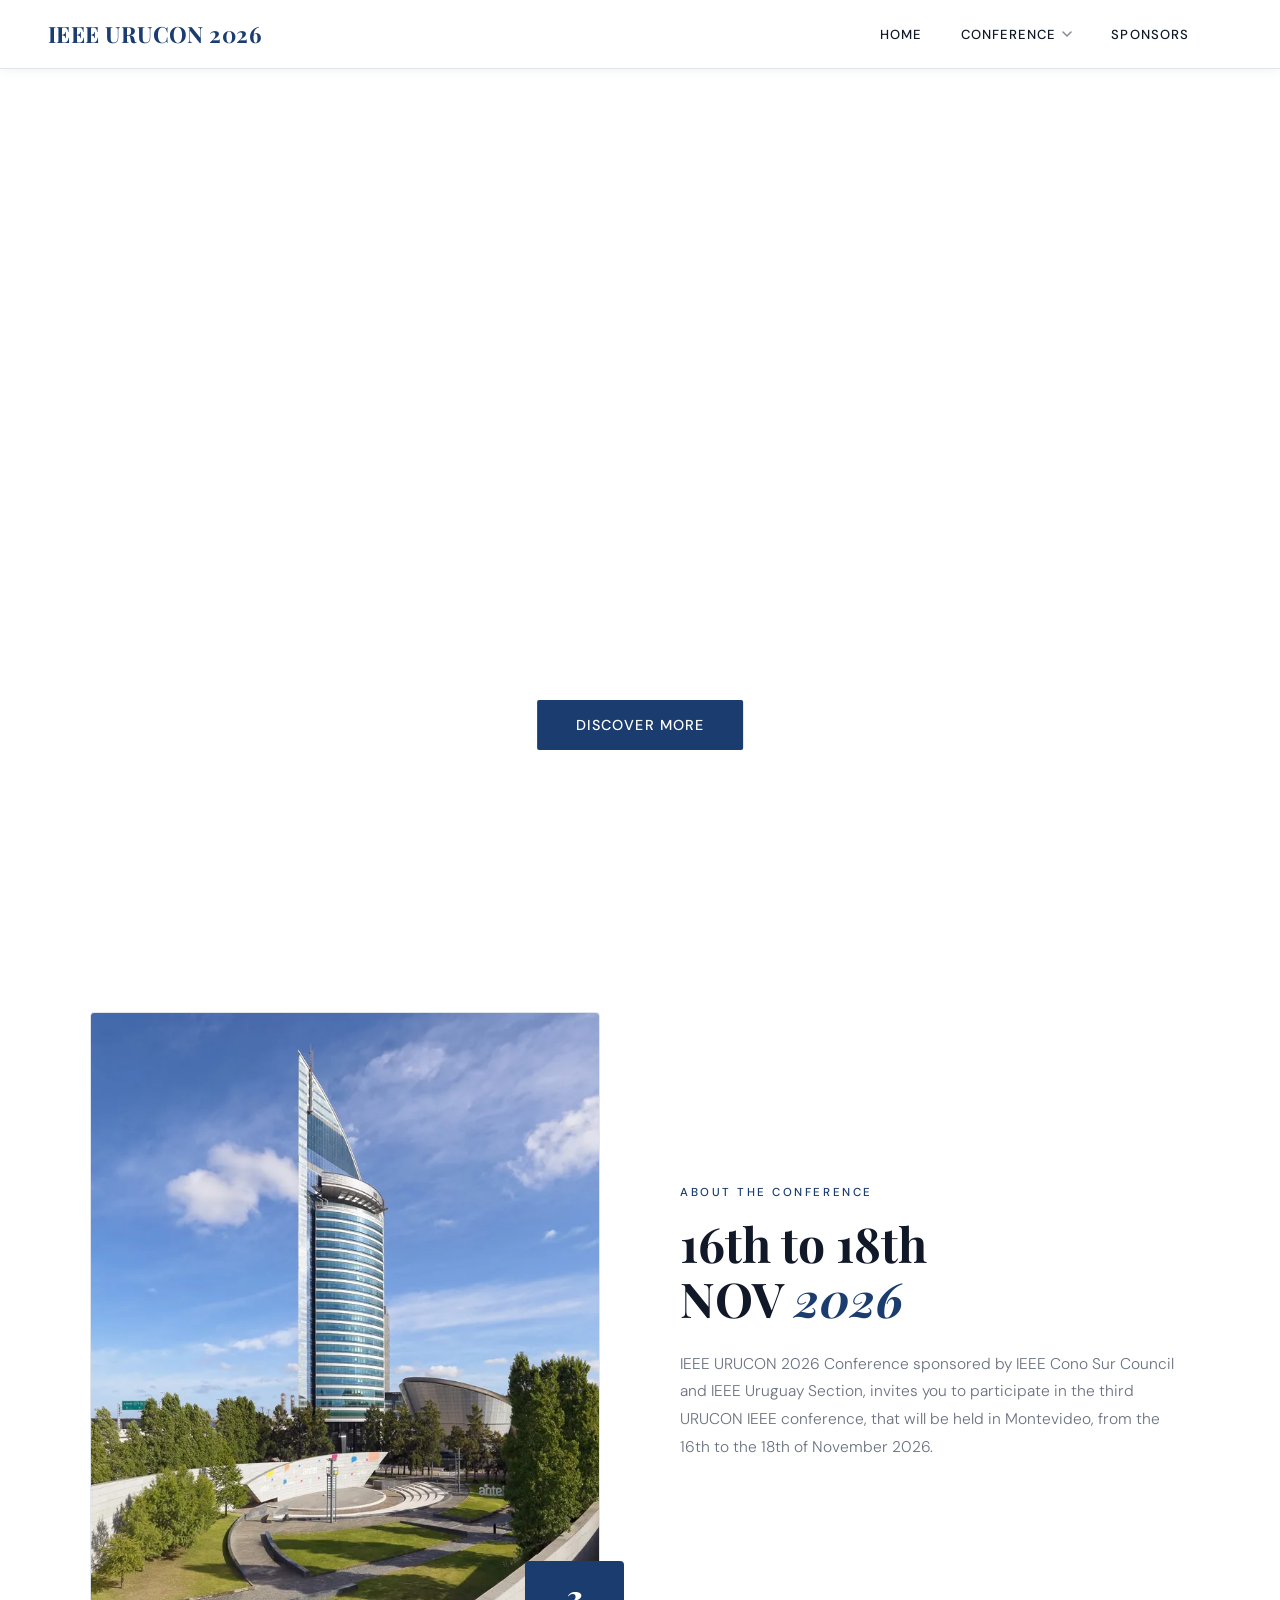
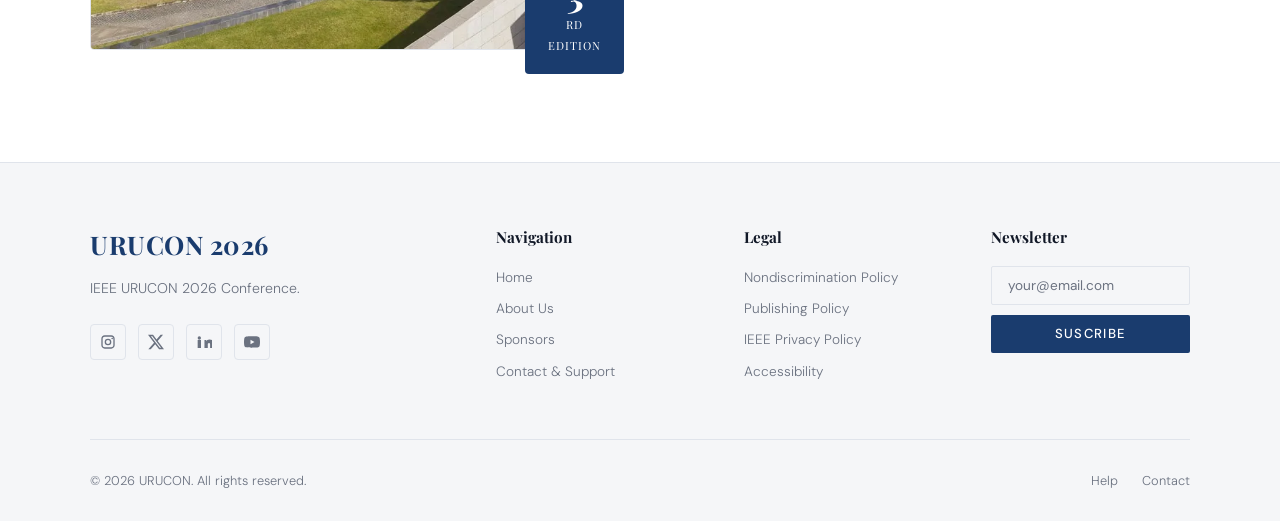
==== commit 1780036e: "hide sponsors section while there are no sponsors to show" ====
--- a/index.html
+++ b/index.html
@@ -71,7 +71,7 @@
 	</section>
 
 	<!-- ── SPONSORS ── -->
-	<section id="sponsors">
+	<!-- <section id="sponsors">
 		<div class="sponsors-inner">
 			<div class="sponsors-header reveal">
 				<h2 class="section-title" style="margin-bottom:0">Partners <em>and</em> Sponsors</h2>
@@ -170,7 +170,7 @@
 				</div>
 			</div>
 		</div>
-	</section>
+	</section> -->
 
 	<div id="site-footer"></div>
 
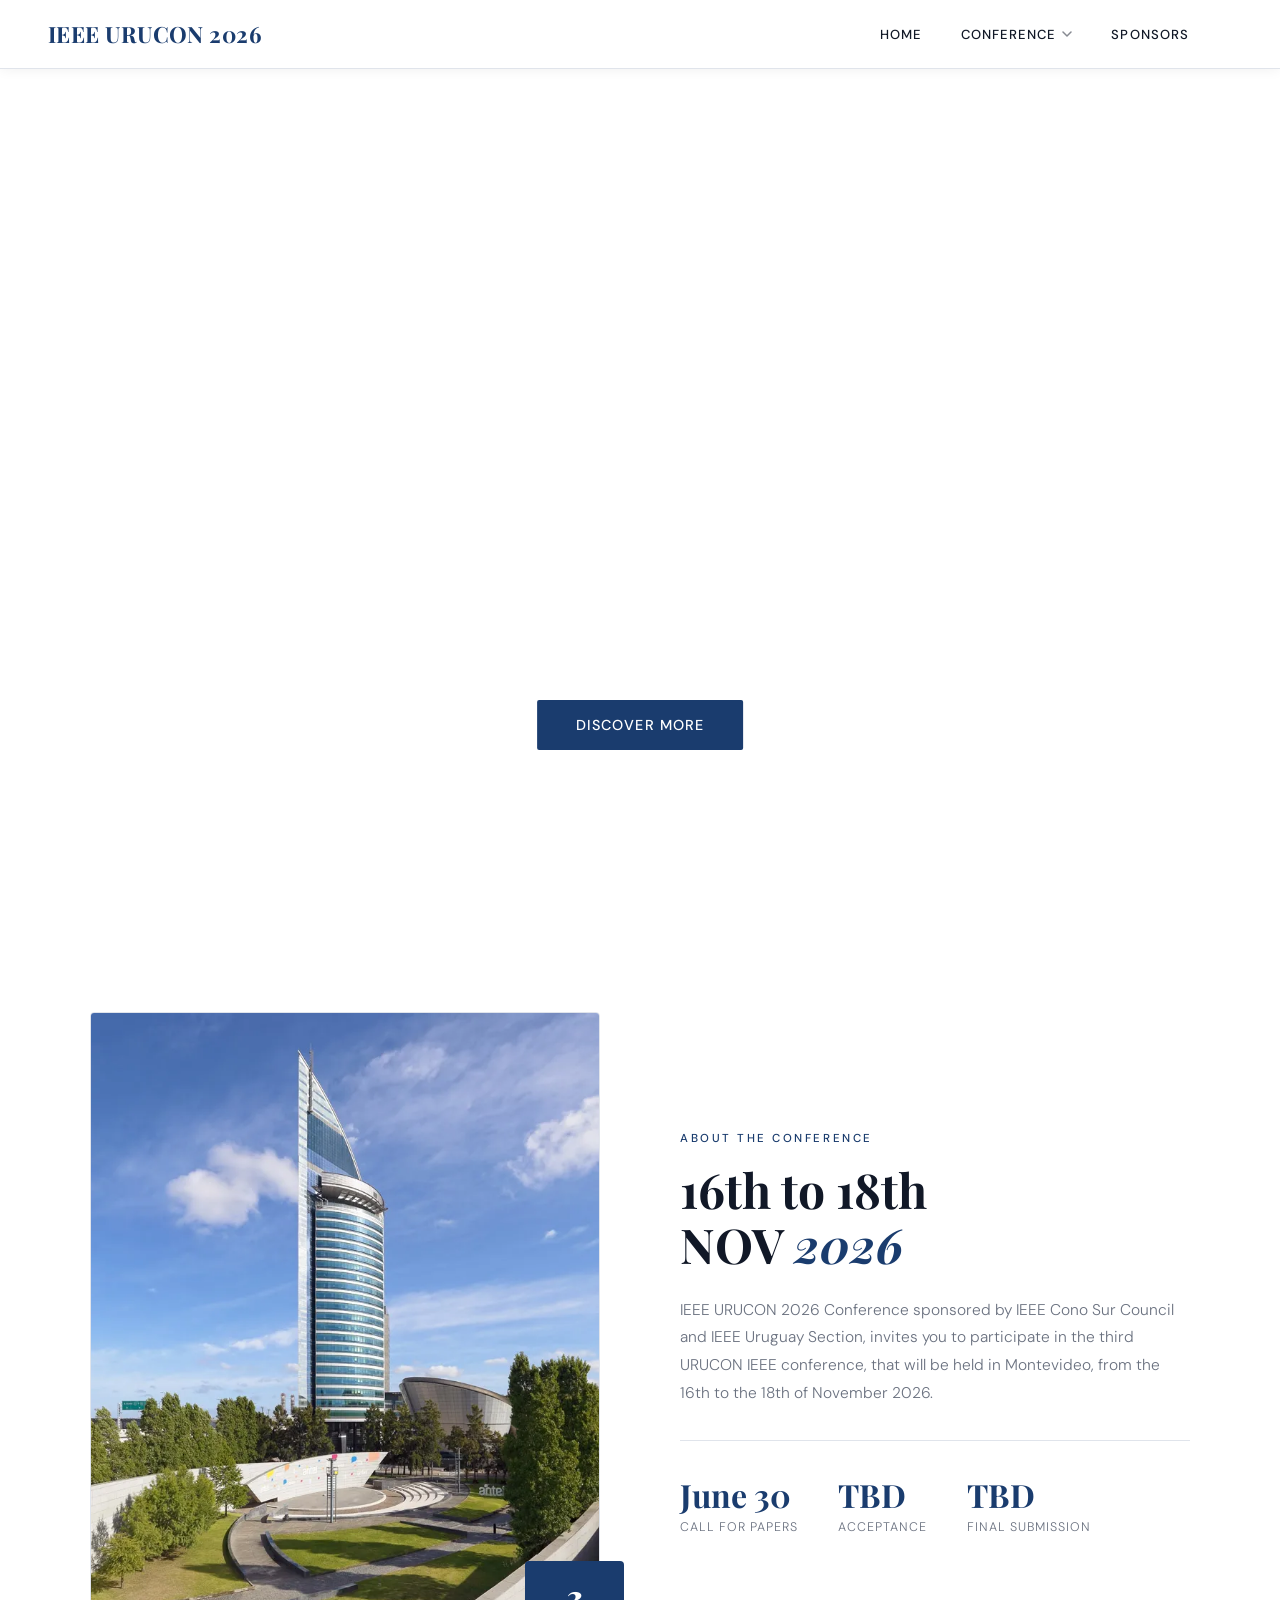
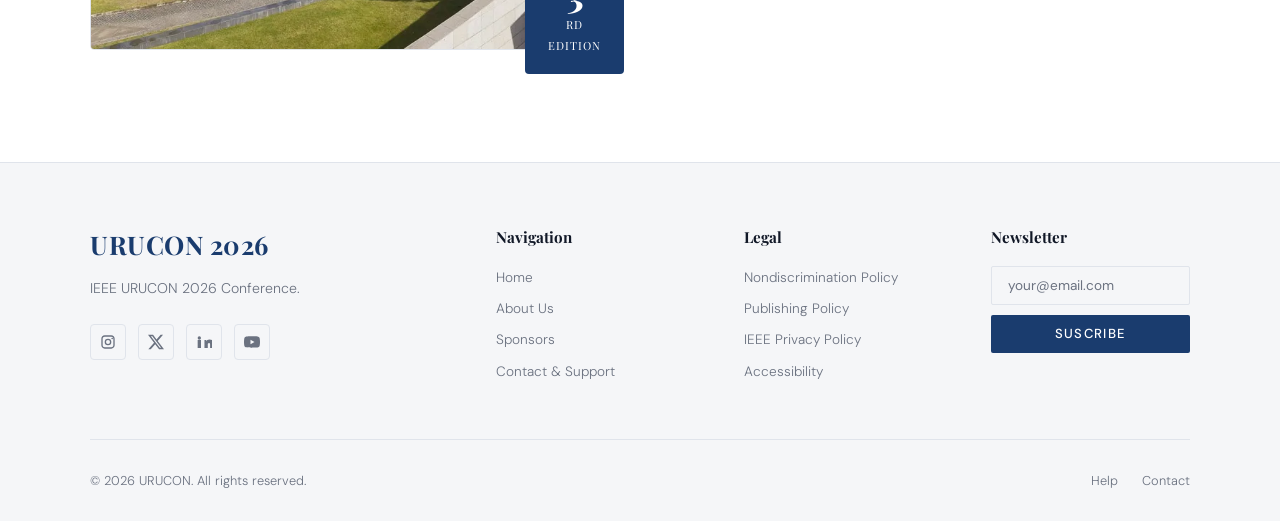
==== commit 9ba96b35: "a few insertions into home page" ====
--- a/index.html
+++ b/index.html
@@ -52,20 +52,20 @@
 					16th to the
 					18th of November 2026.
 				</p>
-				<!--<div class="about-stats">
+				<div class="about-stats">
           <div class="stat-item">
-            <div class="stat-num">250+</div>
-            <div class="stat-label">Proyectos</div>
+            <div class="stat-num">June 30</div>
+            <div class="stat-label">Call for Papers</div>
           </div>
           <div class="stat-item">
-            <div class="stat-num">48</div>
-            <div class="stat-label">Clientes</div>
+            <div class="stat-num">TBD</div>
+            <div class="stat-label">Acceptance</div>
           </div>
           <div class="stat-item">
-            <div class="stat-num">12</div>
-            <div class="stat-label">Países</div>
+            <div class="stat-num">TBD</div>
+            <div class="stat-label">Final Submission</div>
           </div>
-        </div>-->
+        </div>
 			</div>
 		</div>
 	</section>
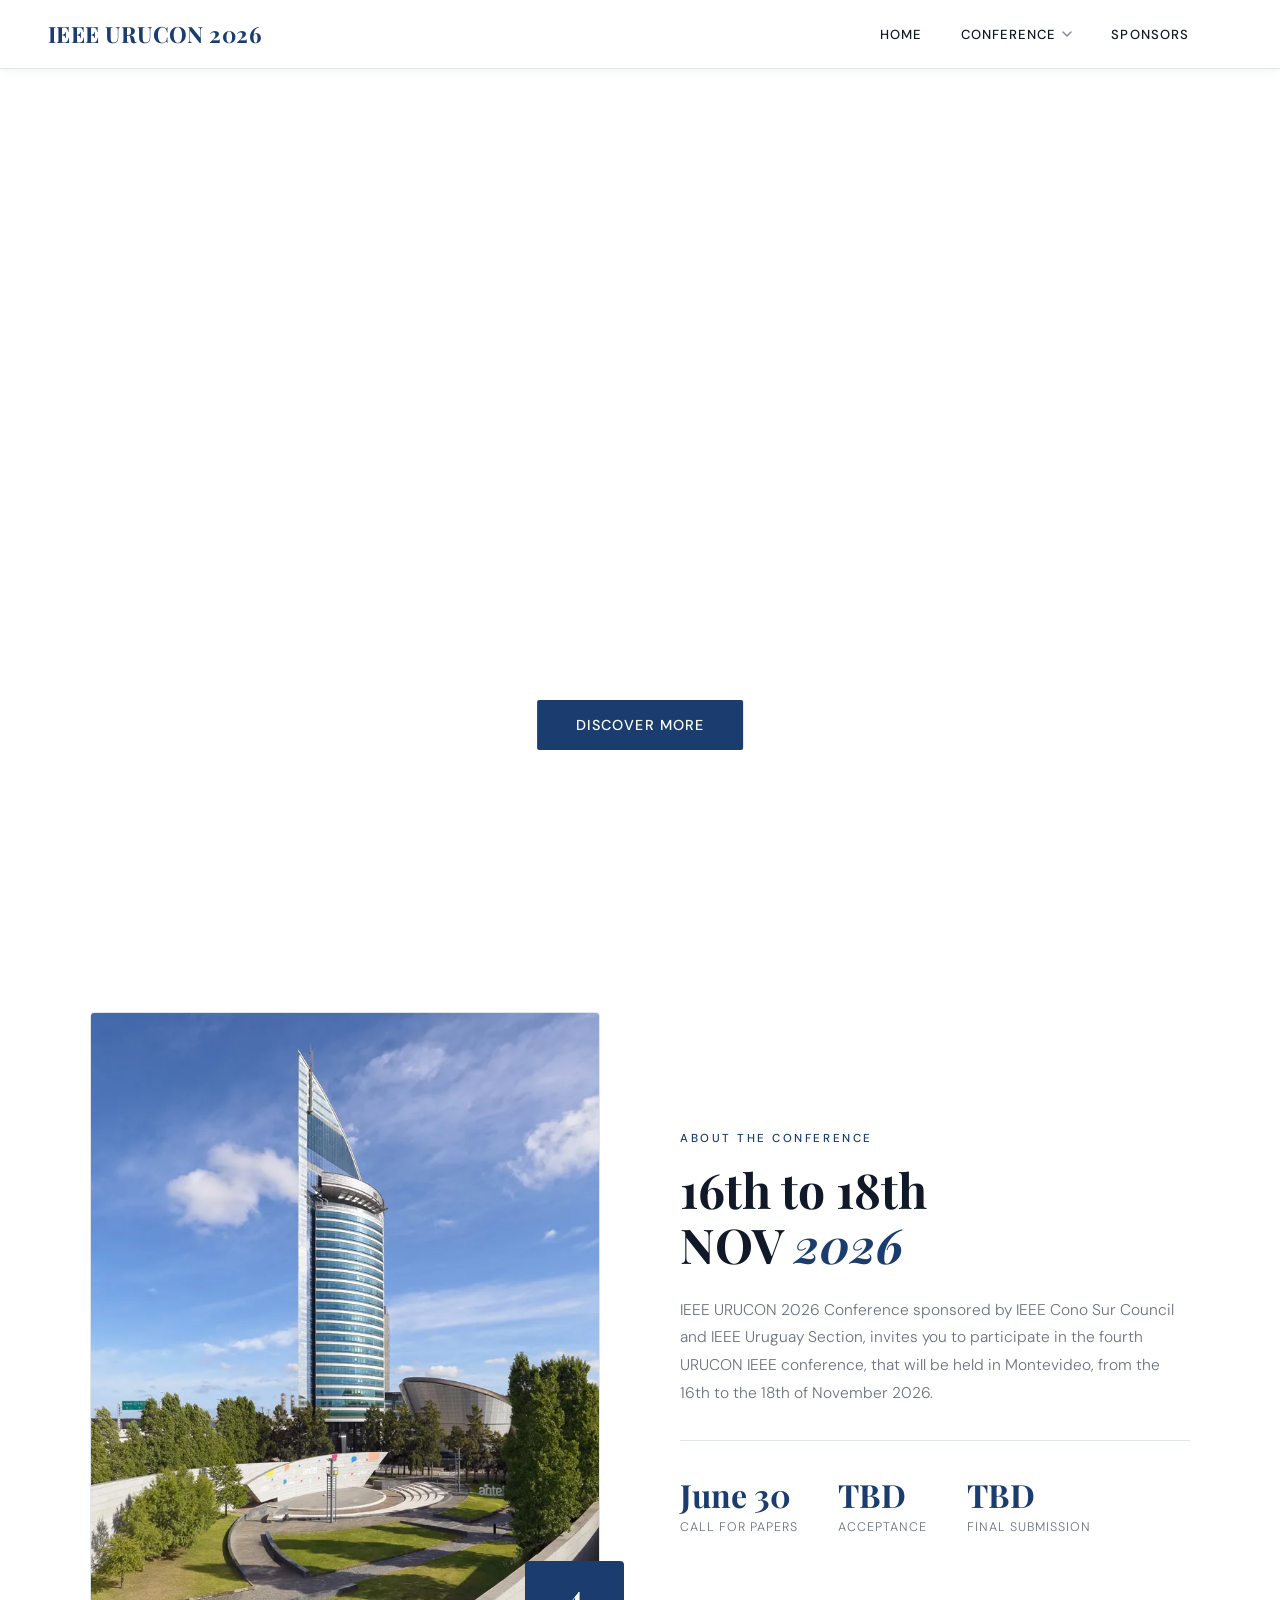
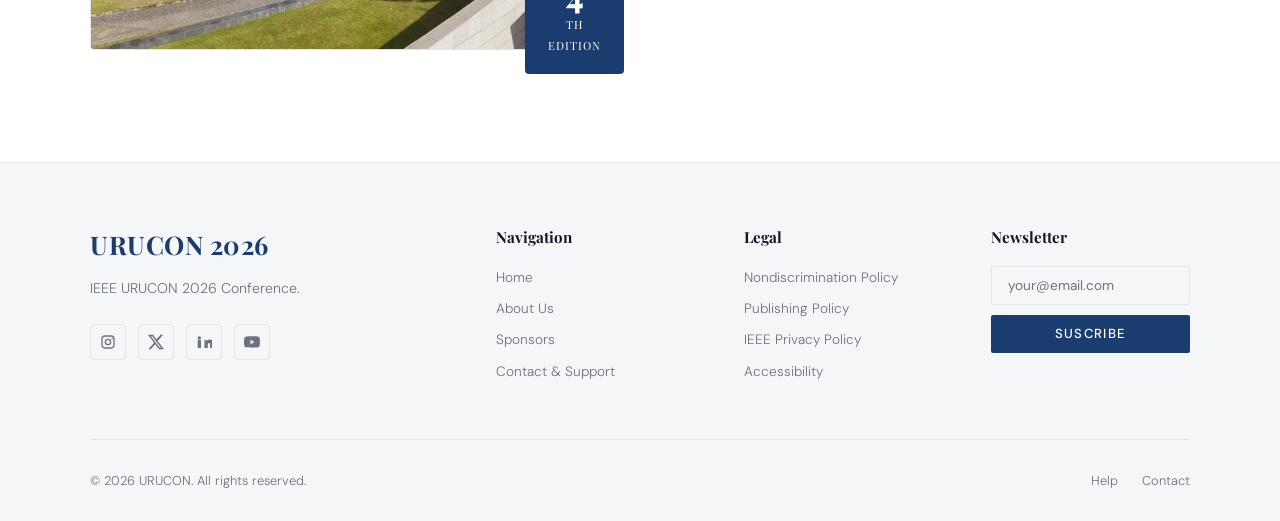
==== commit 1c1cd2fa: "Update conference edition number from third to fourth in About section Co-authored-by: Copilot <copi" ====
--- a/index.html
+++ b/index.html
@@ -37,8 +37,8 @@
 						class="about-img" />
 				</div>
 				<div class="about-badge">
-					<span class="num">3</span>
-					<span class="label">rd<br>Edition</span>
+					<span class="num">4</span>
+					<span class="label">th<br>Edition</span>
 				</div>
 			</div>
 
@@ -48,7 +48,7 @@
 				<p>
 					IEEE URUCON 2026 Conference sponsored by IEEE Cono Sur Council and IEEE Uruguay Section, invites you
 					to
-					participate in the third URUCON IEEE conference, that will be held in Montevideo, from the
+					participate in the fourth URUCON IEEE conference, that will be held in Montevideo, from the
 					16th to the
 					18th of November 2026.
 				</p>
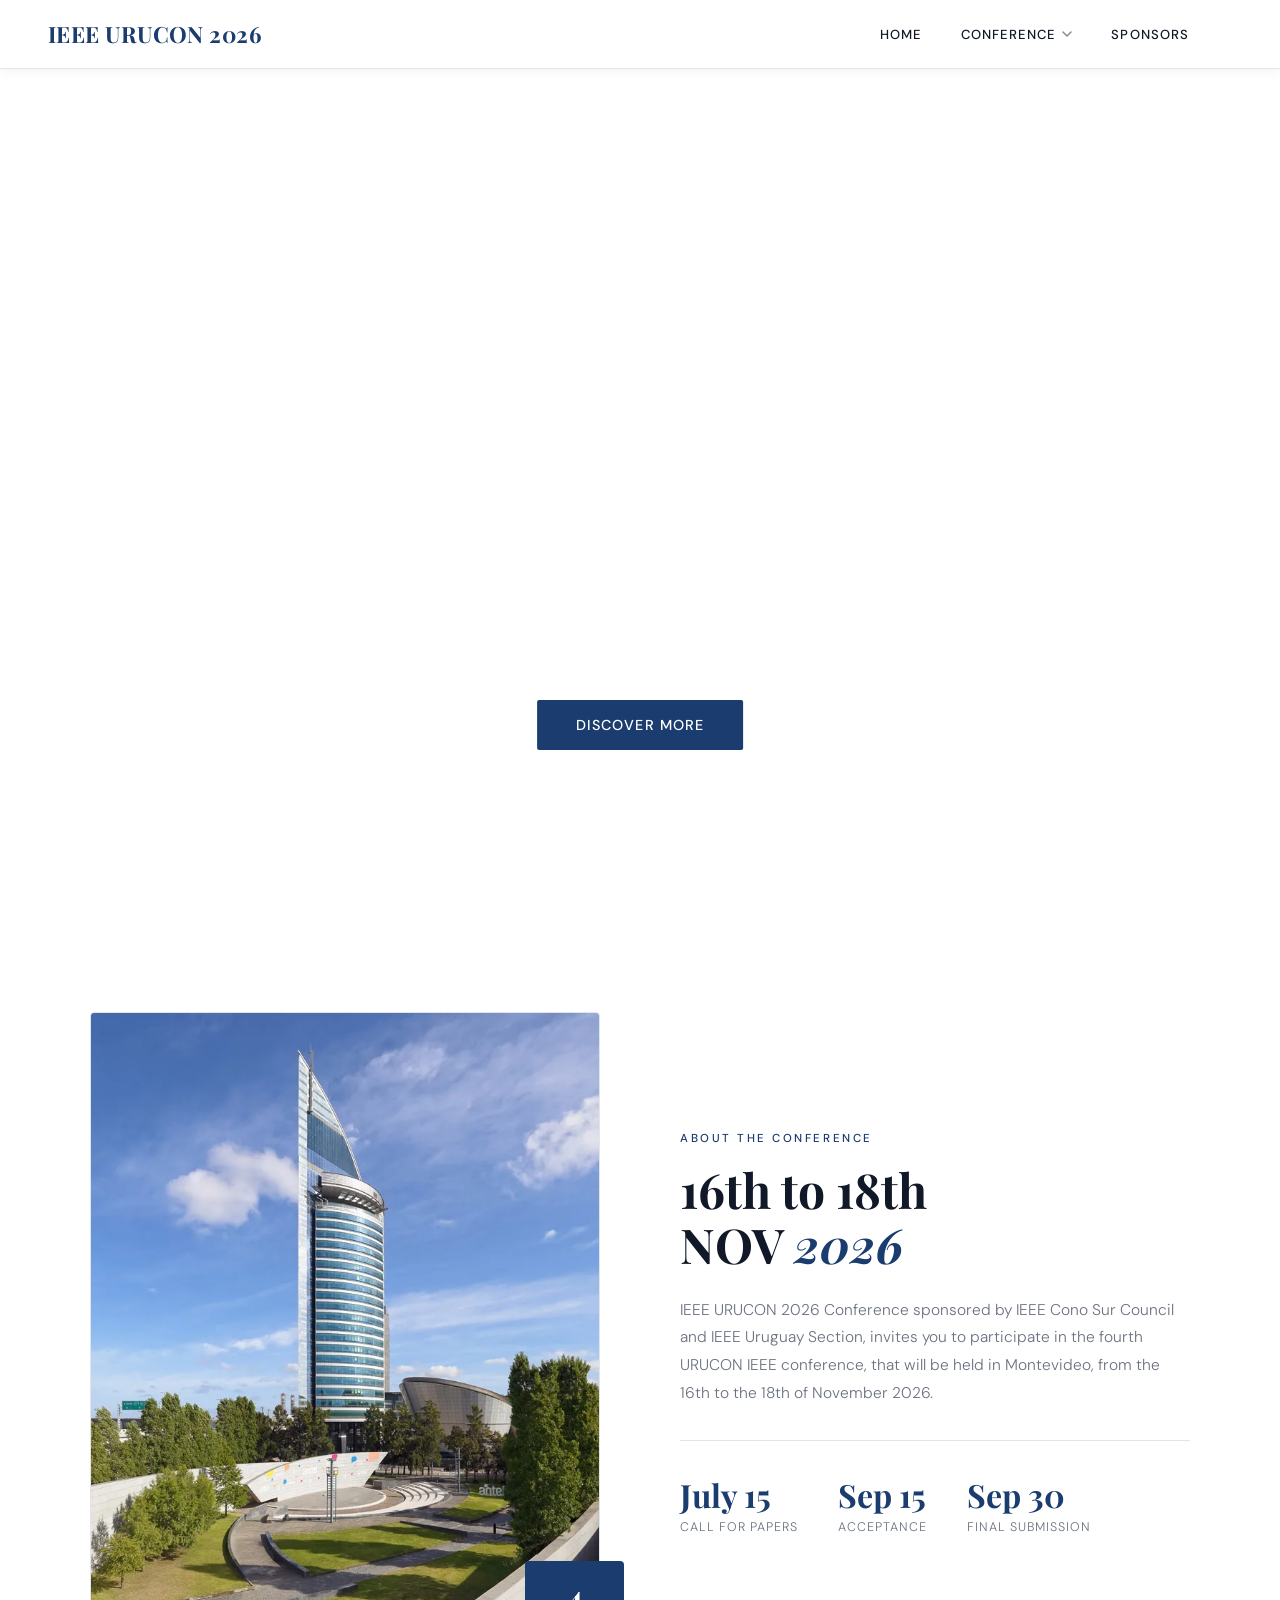
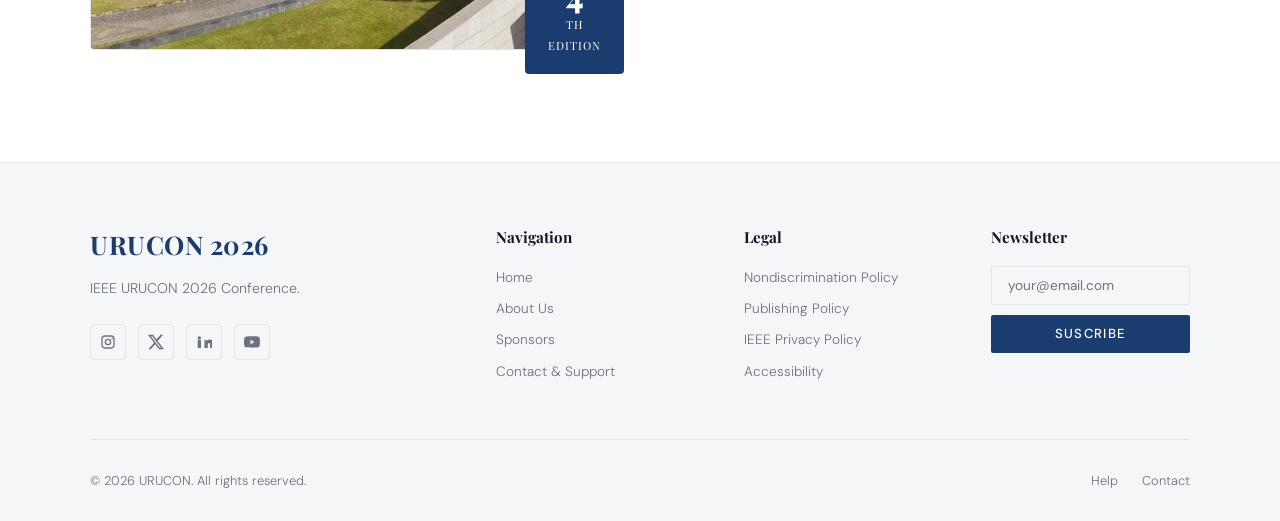
==== commit bc74a902: "feat: update committees, dates, cfp photo, and registration coming soon Agent-Logs-Url: https://gith" ====
--- a/index.html
+++ b/index.html
@@ -54,15 +54,15 @@
 				</p>
 				<div class="about-stats">
           <div class="stat-item">
-            <div class="stat-num">June 30</div>
+            <div class="stat-num">July 15</div>
             <div class="stat-label">Call for Papers</div>
           </div>
           <div class="stat-item">
-            <div class="stat-num">TBD</div>
+            <div class="stat-num">Sep 15</div>
             <div class="stat-label">Acceptance</div>
           </div>
           <div class="stat-item">
-            <div class="stat-num">TBD</div>
+            <div class="stat-num">Sep 30</div>
             <div class="stat-label">Final Submission</div>
           </div>
         </div>
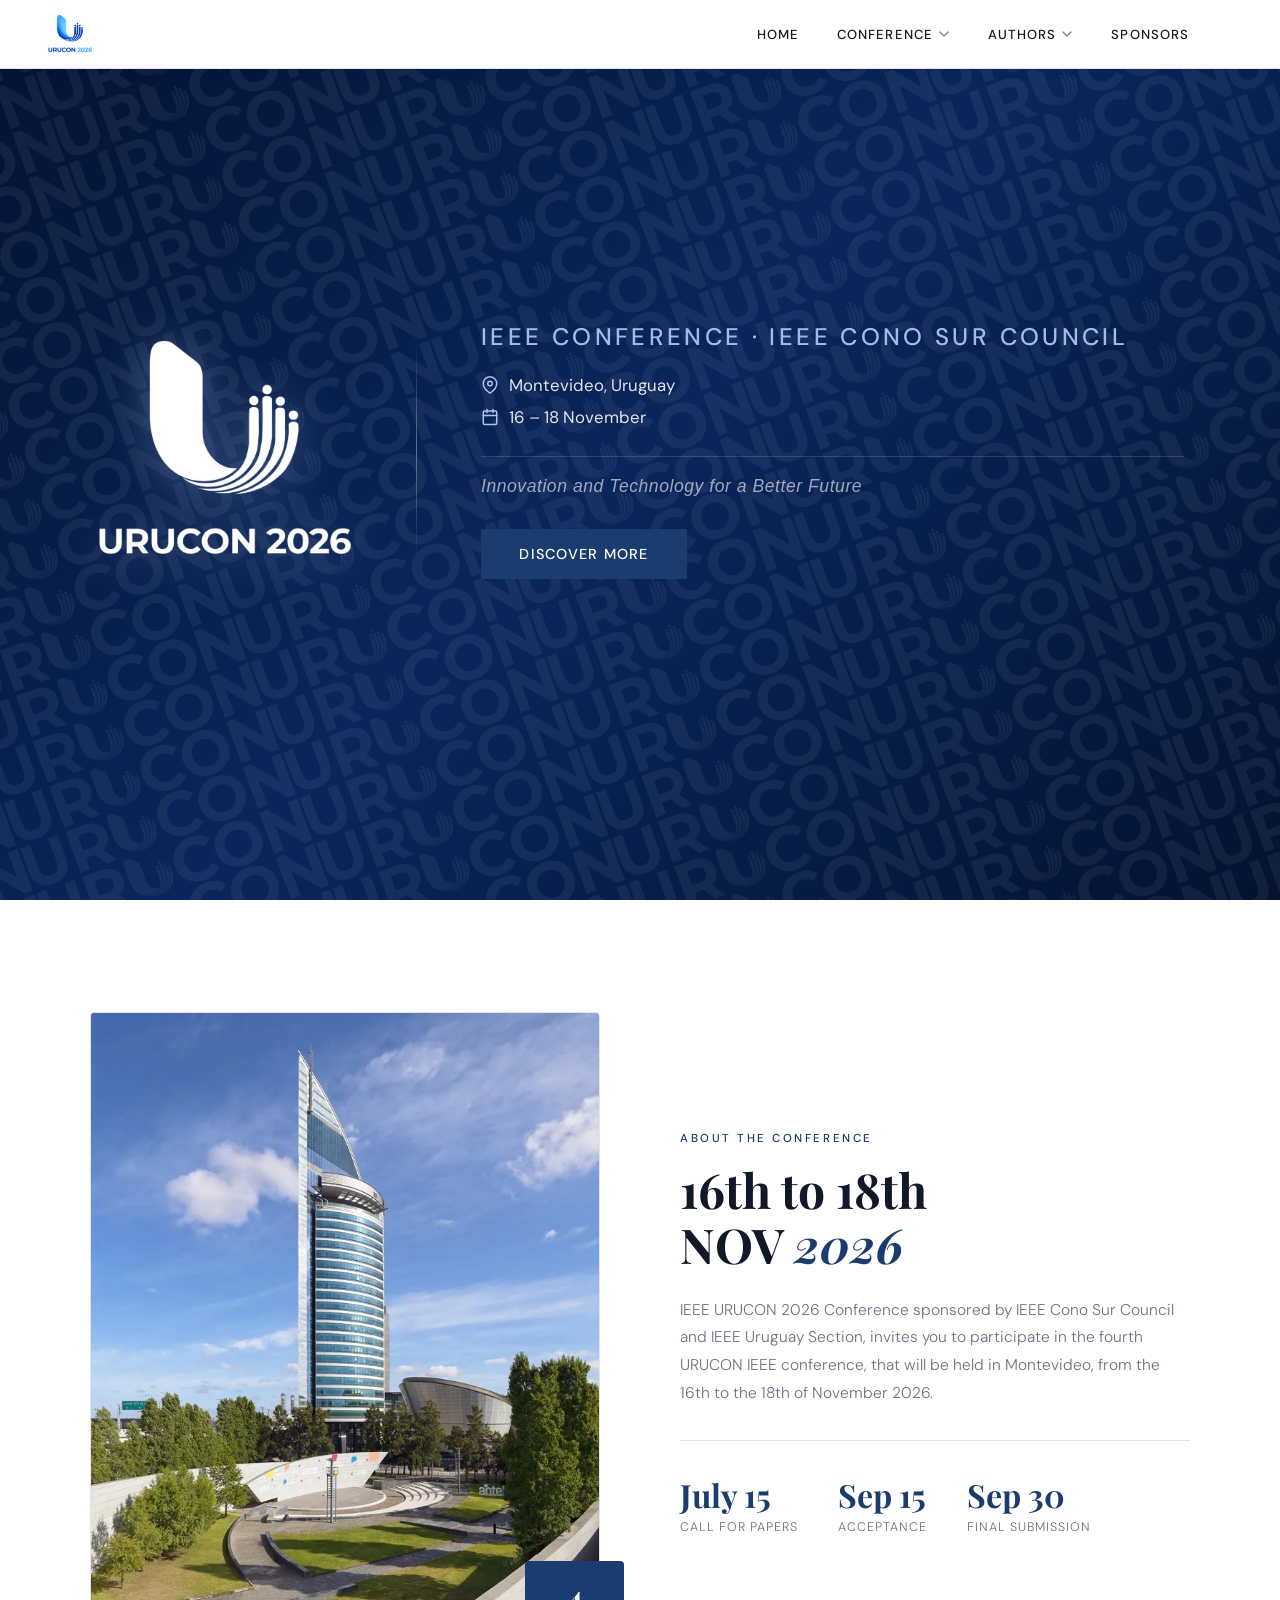
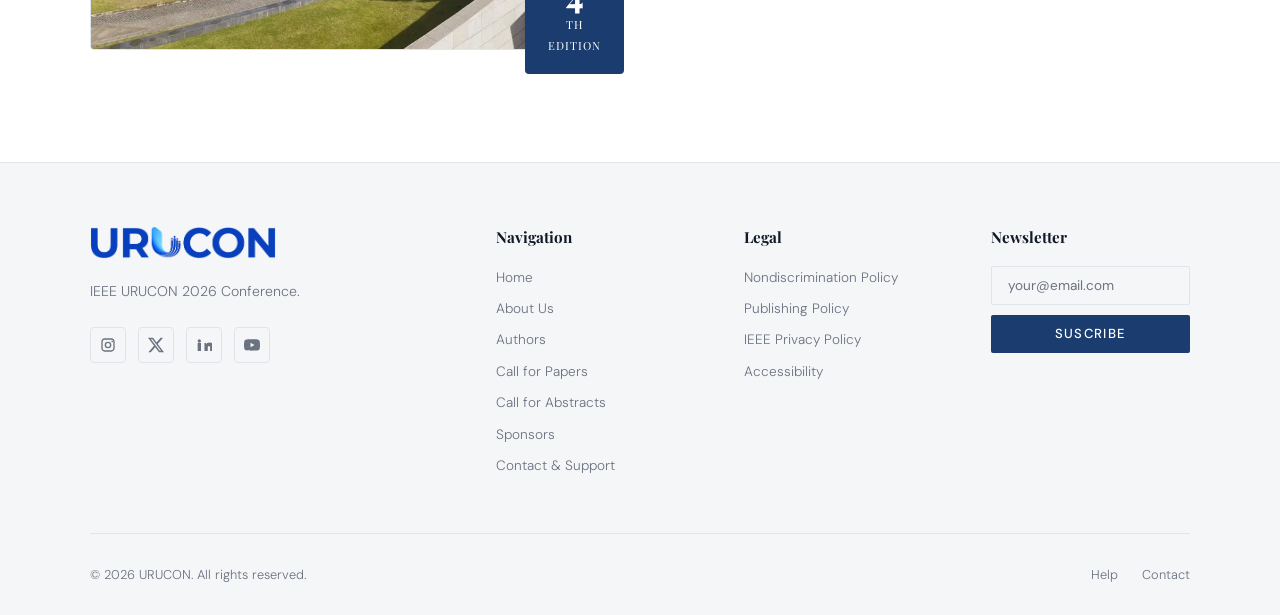
==== commit f125b779: "Update favicon format, add new styles for authors and call for abstracts pages, and enhance homepage" ====
--- a/index.html
+++ b/index.html
@@ -12,7 +12,7 @@
 		rel="stylesheet" />
 	<!-- Estilos -->
 	<link rel="stylesheet" href="css/styles.css" />
-	<link rel="icon" type="image/svg+xml" href="img/favicon.svg" />
+	<link rel="icon" type="image/png" href="img/favicon.png" />
 </head>
 
 <body>
@@ -21,9 +21,36 @@
 	<!-- ── BANNER ── -->
 	<section id="inicio">
 		<div class="banner-bg"></div>
-
-		<div class="banner-bottom">
-			<a href="#about" class="btn-primary">Discover More</a>
+		<div class="banner-overlay"></div>
+		<div class="banner-pattern"></div>
+
+		<div class="banner-hero">
+			<!-- Left: imagotipo -->
+			<div class="banner-logo-wrap">
+				<img src="img/imagotipo.png" alt="URUCON 2026" class="banner-imagotipo" />
+			</div>
+
+			<!-- Vertical divider -->
+			<div class="banner-divider"></div>
+
+			<!-- Right: text -->
+			<div class="banner-text">
+				<p class="banner-eyebrow">IEEE Conference · IEEE Cono Sur Council</p>
+				<div class="banner-meta">
+					<div class="banner-meta-line">
+						<svg viewBox="0 0 24 24" fill="none" stroke-width="2" stroke-linecap="round" stroke-linejoin="round" aria-hidden="true"><path d="M21 10c0 7-9 13-9 13s-9-6-9-13a9 9 0 0 1 18 0z"/><circle cx="12" cy="10" r="3"/></svg>
+						<span>Montevideo, Uruguay</span>
+					</div>
+					<div class="banner-meta-line">
+						<svg viewBox="0 0 24 24" fill="none" stroke-width="2" stroke-linecap="round" stroke-linejoin="round" aria-hidden="true"><rect x="3" y="4" width="18" height="18" rx="2"/><line x1="16" y1="2" x2="16" y2="6"/><line x1="8" y1="2" x2="8" y2="6"/><line x1="3" y1="10" x2="21" y2="10"/></svg>
+						<span>16 – 18 November</span>
+					</div>
+				</div>
+				<p class="banner-tagline">Innovation and Technology for a Better Future</p>
+				<div class="banner-actions-inline">
+					<a href="#about" class="btn-primary">Discover More</a>
+				</div>
+			</div>
 		</div>
 	</section>
 
--- a/css/styles.css
+++ b/css/styles.css
@@ -70,6 +70,15 @@
   text-decoration: none;
   white-space: nowrap;
   flex-shrink: 0;
+  display: flex;
+  align-items: center;
+}
+
+.nav-imagotipo {
+  height: 44px;
+  width: auto;
+  display: block;
+  object-fit: contain;
 }
 
 /* ── DESKTOP MENU ── */
@@ -357,93 +366,152 @@
 #inicio {
   min-height: 100vh;
   display: flex;
-  align-items: flex-start;
+  flex-direction: column;
+  align-items: center;
   justify-content: center;
   position: relative;
   overflow: hidden;
-  padding: 6rem 6rem 4rem;
+  padding: 6rem;
 }
 
 .banner-bg {
   position: absolute;
   inset: 0;
-  background-image: url('../img/banner.jpg');
-  background-size: contain;
-  background-position: center 30%;
-  background-repeat: no-repeat;
-  margin: 0 6rem;
-}
-
-.banner-overlay{
-  position:absolute;
-  inset:0;
-  background:linear-gradient(
-    to bottom,
-    rgba(255,255,255,0.85),
-    rgba(255,255,255,0.65),
-    rgba(255,255,255,0.85)
+  background-color: #040f2e;
+}
+
+.banner-pattern {
+  position: absolute;
+  inset: -50%;
+  z-index: 1;
+  background-image: url('../img/logotipo.png');
+  background-size: 280px auto;
+  background-repeat: repeat;
+  filter: brightness(0) invert(1);
+  mix-blend-mode: screen;
+  opacity: 0.055;
+  transform: rotate(-20deg);
+  pointer-events: none;
+}
+
+.banner-overlay {
+  position: absolute;
+  inset: 0;
+  background: linear-gradient(
+    135deg,
+    rgba(5, 18, 50, 0.92) 0%,
+    rgba(10, 42, 100, 0.84) 50%,
+    rgba(5, 18, 50, 0.94) 100%
   );
-  pointer-events:none;
-}
-
-.banner-content {
+  pointer-events: none;
+}
+
+/* ── Hero two-column layout ── */
+.banner-hero {
   position: relative;
   z-index: 2;
-  max-width: 860px;
-  text-align: center;
-  animation: fadeUp 1s ease both;
-}
-
-.banner-tag {
-  display: inline-block;
-  background: rgba(255,255,255,0.15);
-  border: 1px solid rgba(255,255,255,0.35);
+  display: flex;
+  align-items: center;
+  gap: 4rem;
+  max-width: 1100px;
+  width: 100%;
+}
+
+.banner-logo-wrap {
+  flex: 0 0 auto;
+  display: flex;
+  align-items: center;
+  justify-content: center;
+  animation: heroLogoIn 1s cubic-bezier(0.22, 1, 0.36, 1) both;
+}
+
+.banner-imagotipo {
+  width: clamp(180px, 20vw, 300px);
+  height: auto;
+  display: block;
+  filter: brightness(0) invert(1) drop-shadow(0 4px 24px rgba(168, 196, 240, 0.35));
+  animation: heroFloat 5s 1.3s ease-in-out infinite;
+}
+
+.banner-divider {
+  width: 1px;
+  height: 220px;
+  background: linear-gradient(to bottom, transparent, rgba(255,255,255,0.35), transparent);
+  flex-shrink: 0;
+  transform-origin: top;
+  animation: dividerGrow 0.9s 0.5s ease both;
+}
+
+.banner-text {
+  flex: 1;
+  display: flex;
+  flex-direction: column;
+}
+
+.banner-eyebrow {
+  display: block;
+  font-size: clamp(1rem, 2vw, 1.5rem);
+  font-weight: 500;
+  letter-spacing: 0.14em;
+  text-transform: uppercase;
+  color: rgba(168, 196, 240, 0.95);
+  margin-bottom: 1.4rem;
+  animation: fadeUp 0.8s 0.4s ease both;
+}
+
+.banner-headline {
+  font-family: 'Playfair Display', serif;
+  font-size: clamp(2.4rem, 5vw, 4.2rem);
+  font-weight: 900;
+  line-height: 1.08;
   color: #ffffff;
-  font-size: 0.75rem;
-  letter-spacing: 0.2em;
-  text-transform: uppercase;
-  padding: 0.4rem 1.2rem;
-  border-radius: 100px;
-  margin-bottom: 2rem;
-  animation: fadeUp 1s 0.1s ease both;
-}
-
-.banner-title {
-  font-family: 'Playfair Display', serif;
-  font-size: clamp(3rem, 7vw, 6rem);
-  font-weight: 900;
-  line-height: 1.05;
-  margin-bottom: 1.5rem;
-  color: #ffffff;
-  animation: fadeUp 1s 0.2s ease both;
-}
-
-.banner-title em {
+  margin-bottom: 1.6rem;
+  animation: fadeUp 0.8s 0.55s ease both;
+}
+
+.banner-headline em {
   font-style: italic;
   color: #a8c4f0;
 }
 
-.banner-sub {
+.banner-meta {
+  display: flex;
+  flex-direction: column;
+  gap: 0.6rem;
+  margin-bottom: 1.8rem;
+  animation: fadeUp 0.8s 0.55s ease both;
+}
+
+.banner-meta-line {
+  display: flex;
+  align-items: center;
+  gap: 0.65rem;
+  font-size: 1.05rem;
+  font-weight: 400;
+  color: rgba(255, 255, 255, 0.88);
+}
+
+.banner-meta-line svg {
+  width: 18px;
+  height: 18px;
+  stroke: #a8c4f0;
+  flex-shrink: 0;
+}
+
+.banner-tagline {
   font-size: 1.1rem;
-  color: rgba(255,255,255,0.75);
-  max-width: 520px;
-  margin: 0 auto 2.5rem;
-  line-height: 1.7;
-  animation: fadeUp 1s 0.3s ease both;
-}
-
-.banner-actions {
-  position: absolute;
-  top: 80%;
-  left: 50%;
-  transform: translate(-50%, -50%);
-}
-
-.banner-bottom{
-  position: absolute;
-  bottom: 150px;
-  left: 50%;
-  transform: translateX(-50%);
+  font-style: italic;
+  font-weight: 300;
+  color: rgba(255, 255, 255, 0.6);
+  letter-spacing: 0.03em;
+  border-top: 1px solid rgba(255, 255, 255, 0.14);
+  padding-top: 1.2rem;
+  animation: fadeUp 0.8s 0.72s ease both;
+}
+
+.banner-actions-inline {
+  margin-top: 2rem;
+  animation: fadeUp 0.8s 1.1s ease both;
 }
 .btn-primary {
   background: var(--accent);
@@ -853,6 +921,21 @@
   to   { opacity: 1; transform: translateY(0); }
 }
 
+@keyframes heroLogoIn {
+  from { opacity: 0; transform: scale(0.82) translateX(-24px); }
+  to   { opacity: 1; transform: scale(1) translateX(0); }
+}
+
+@keyframes heroFloat {
+  0%, 100% { transform: translateY(0px); }
+  50%       { transform: translateY(-14px); }
+}
+
+@keyframes dividerGrow {
+  from { opacity: 0; transform: scaleY(0); }
+  to   { opacity: 1; transform: scaleY(1); }
+}
+
 @keyframes scrollDown {
   0%   { opacity: 1; transform: scaleY(1) translateY(0); }
   100% { opacity: 0; transform: scaleY(0.5) translateY(12px); }
@@ -878,10 +961,12 @@
 }
 
 @media (max-width: 900px) {
-  #inicio { min-height: 70vh; padding: 7rem 0rem 4rem; }
-   .banner-bg{
-    margin: 0;
-  }
+  #inicio { min-height: 80vh; padding: 6rem 1.5rem 5rem; }
+  .banner-hero { flex-direction: column; gap: 2rem; text-align: center; align-items: center; }
+  .banner-divider { width: 80px; height: 1px; background: linear-gradient(to right, transparent, rgba(255,255,255,0.35), transparent); }
+  .banner-meta { align-items: center; }
+  .banner-imagotipo { width: clamp(140px, 40vw, 200px); }
+  .banner-bottom { bottom: 32px; }
   #about { padding: 5rem 1.5rem; }
   .about-inner { grid-template-columns: 1fr; gap: 3rem; }
   .about-badge { bottom: -1rem; right: -0.5rem; }
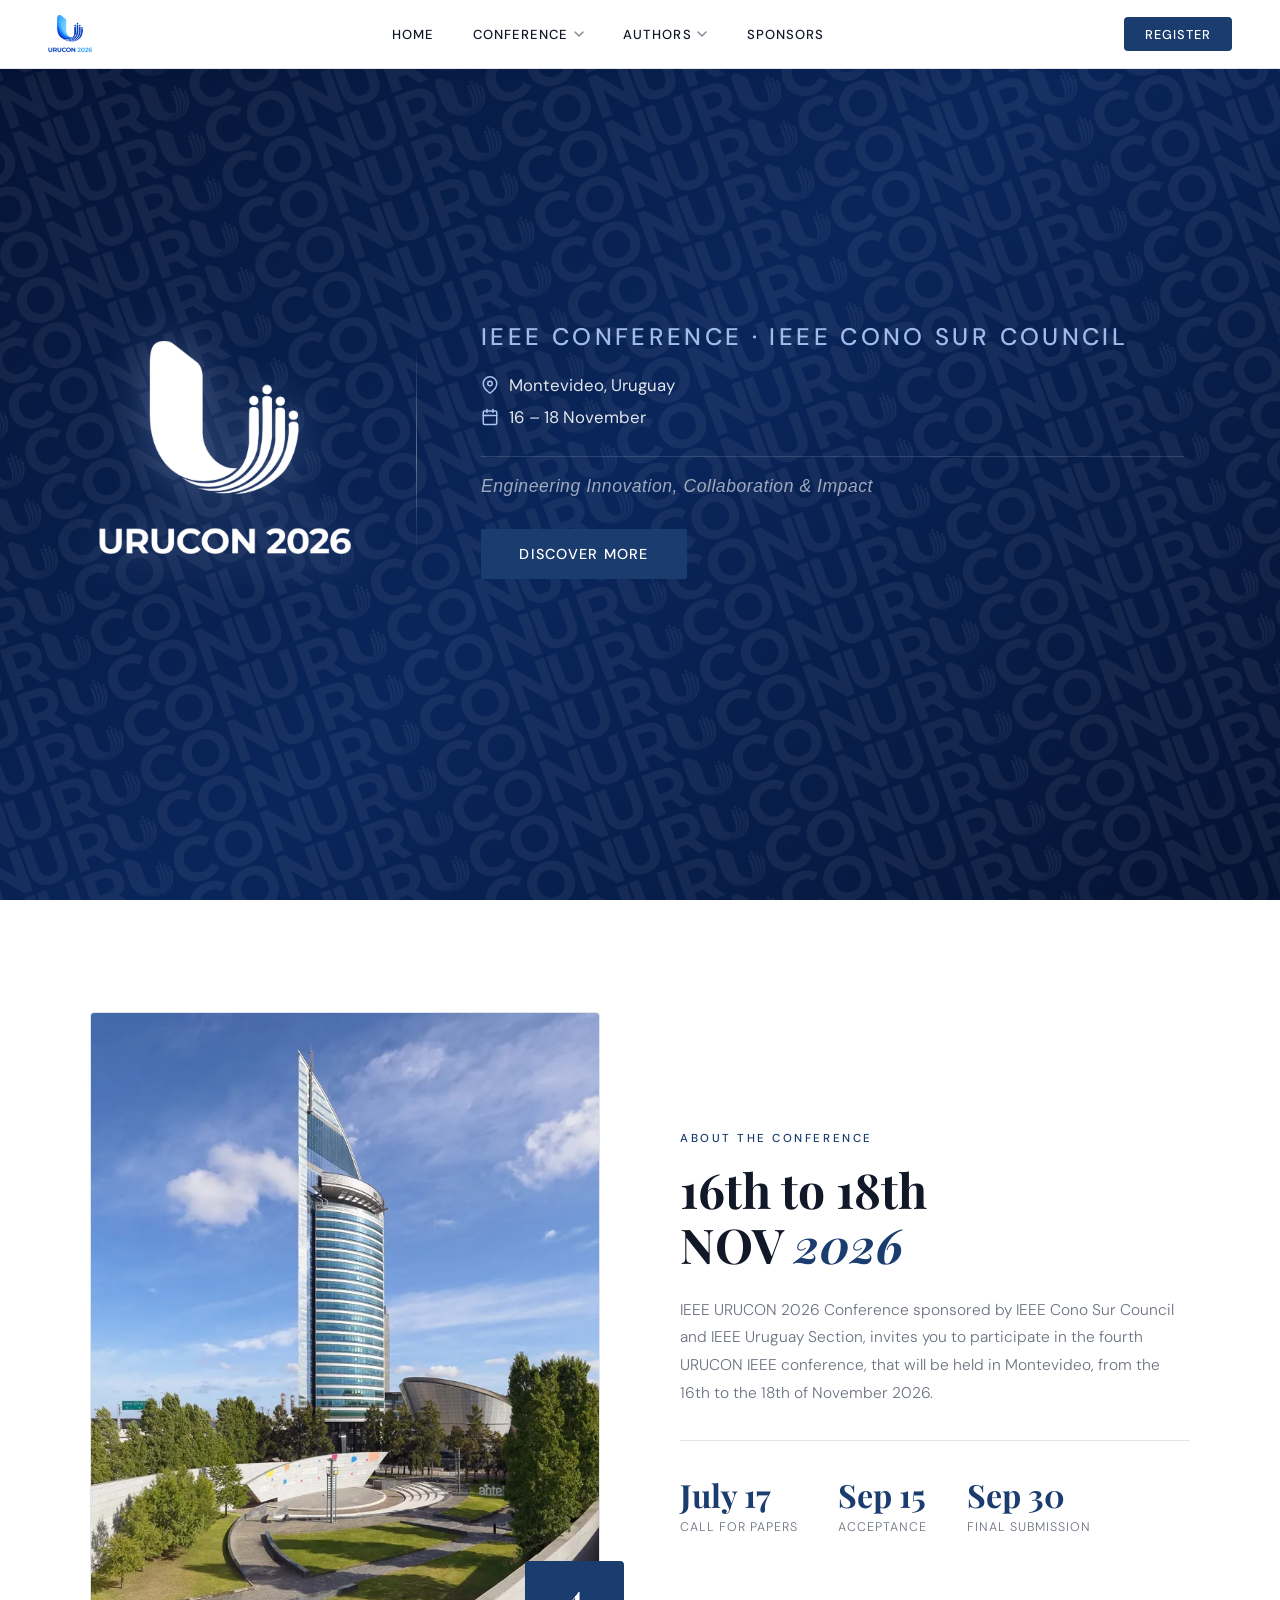
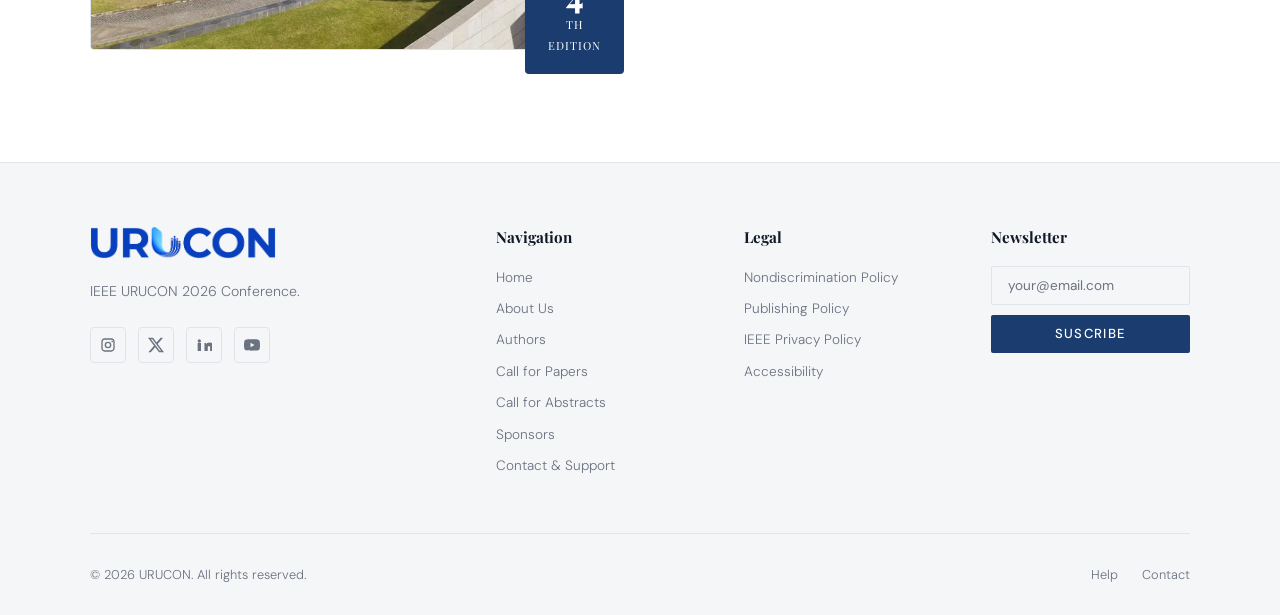
==== commit 8cfd41e3: "feat: add Event Chair section and update call for papers dates; enhance navigation with registration" ====
--- a/index.html
+++ b/index.html
@@ -46,7 +46,7 @@
 						<span>16 – 18 November</span>
 					</div>
 				</div>
-				<p class="banner-tagline">Innovation and Technology for a Better Future</p>
+				<p class="banner-tagline">Engineering Innovation, Collaboration & Impact</p>
 				<div class="banner-actions-inline">
 					<a href="#about" class="btn-primary">Discover More</a>
 				</div>
@@ -81,7 +81,7 @@
 				</p>
 				<div class="about-stats">
           <div class="stat-item">
-            <div class="stat-num">July 15</div>
+            <div class="stat-num">July 17</div>
             <div class="stat-label">Call for Papers</div>
           </div>
           <div class="stat-item">
--- a/css/styles.css
+++ b/css/styles.css
@@ -265,6 +265,9 @@
 
 /* ── NAV CTA ── */
 .nav-cta {
+  display: inline-flex;
+  align-items: center;
+  justify-content: center;
   background: var(--accent);
   color: #ffffff;
   border: none;
@@ -277,6 +280,7 @@
   text-transform: uppercase;
   cursor: pointer;
   transition: background 0.25s, transform 0.2s;
+  text-decoration: none;
   white-space: nowrap;
   flex-shrink: 0;
 }
